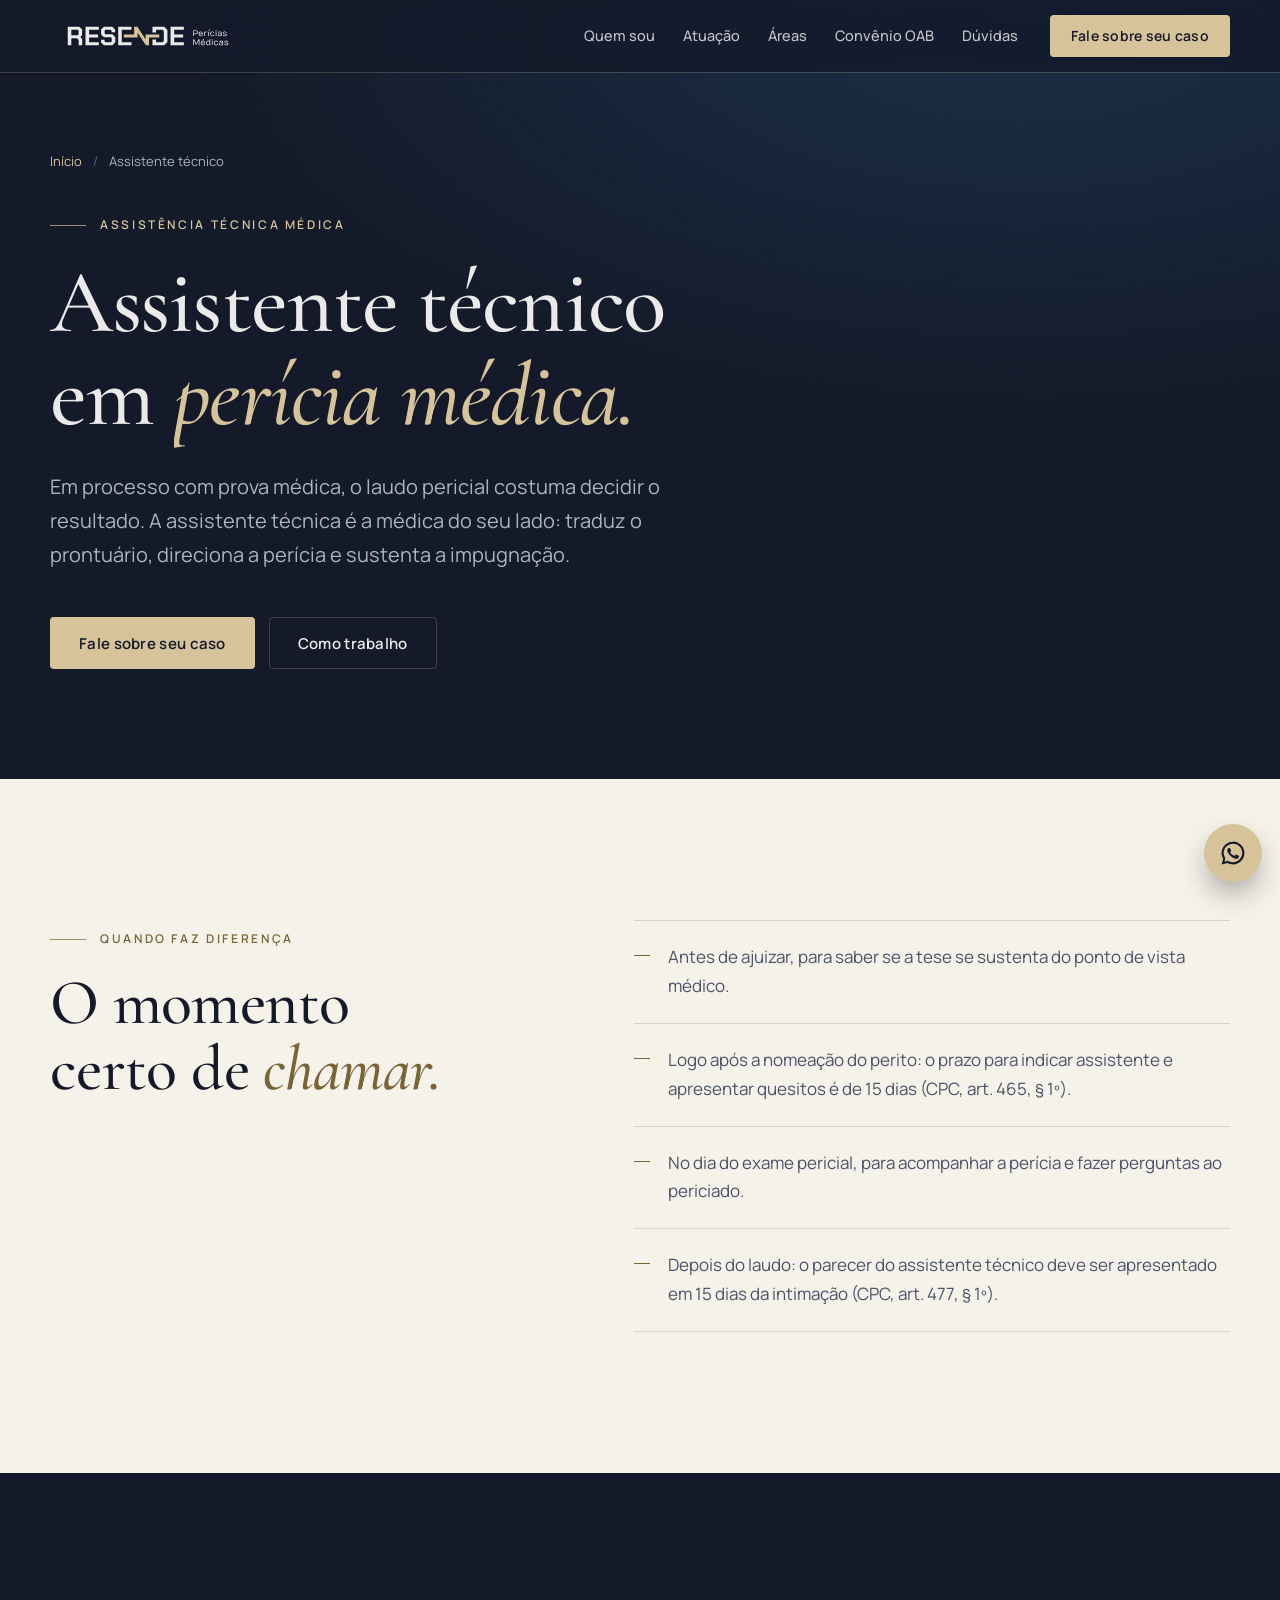
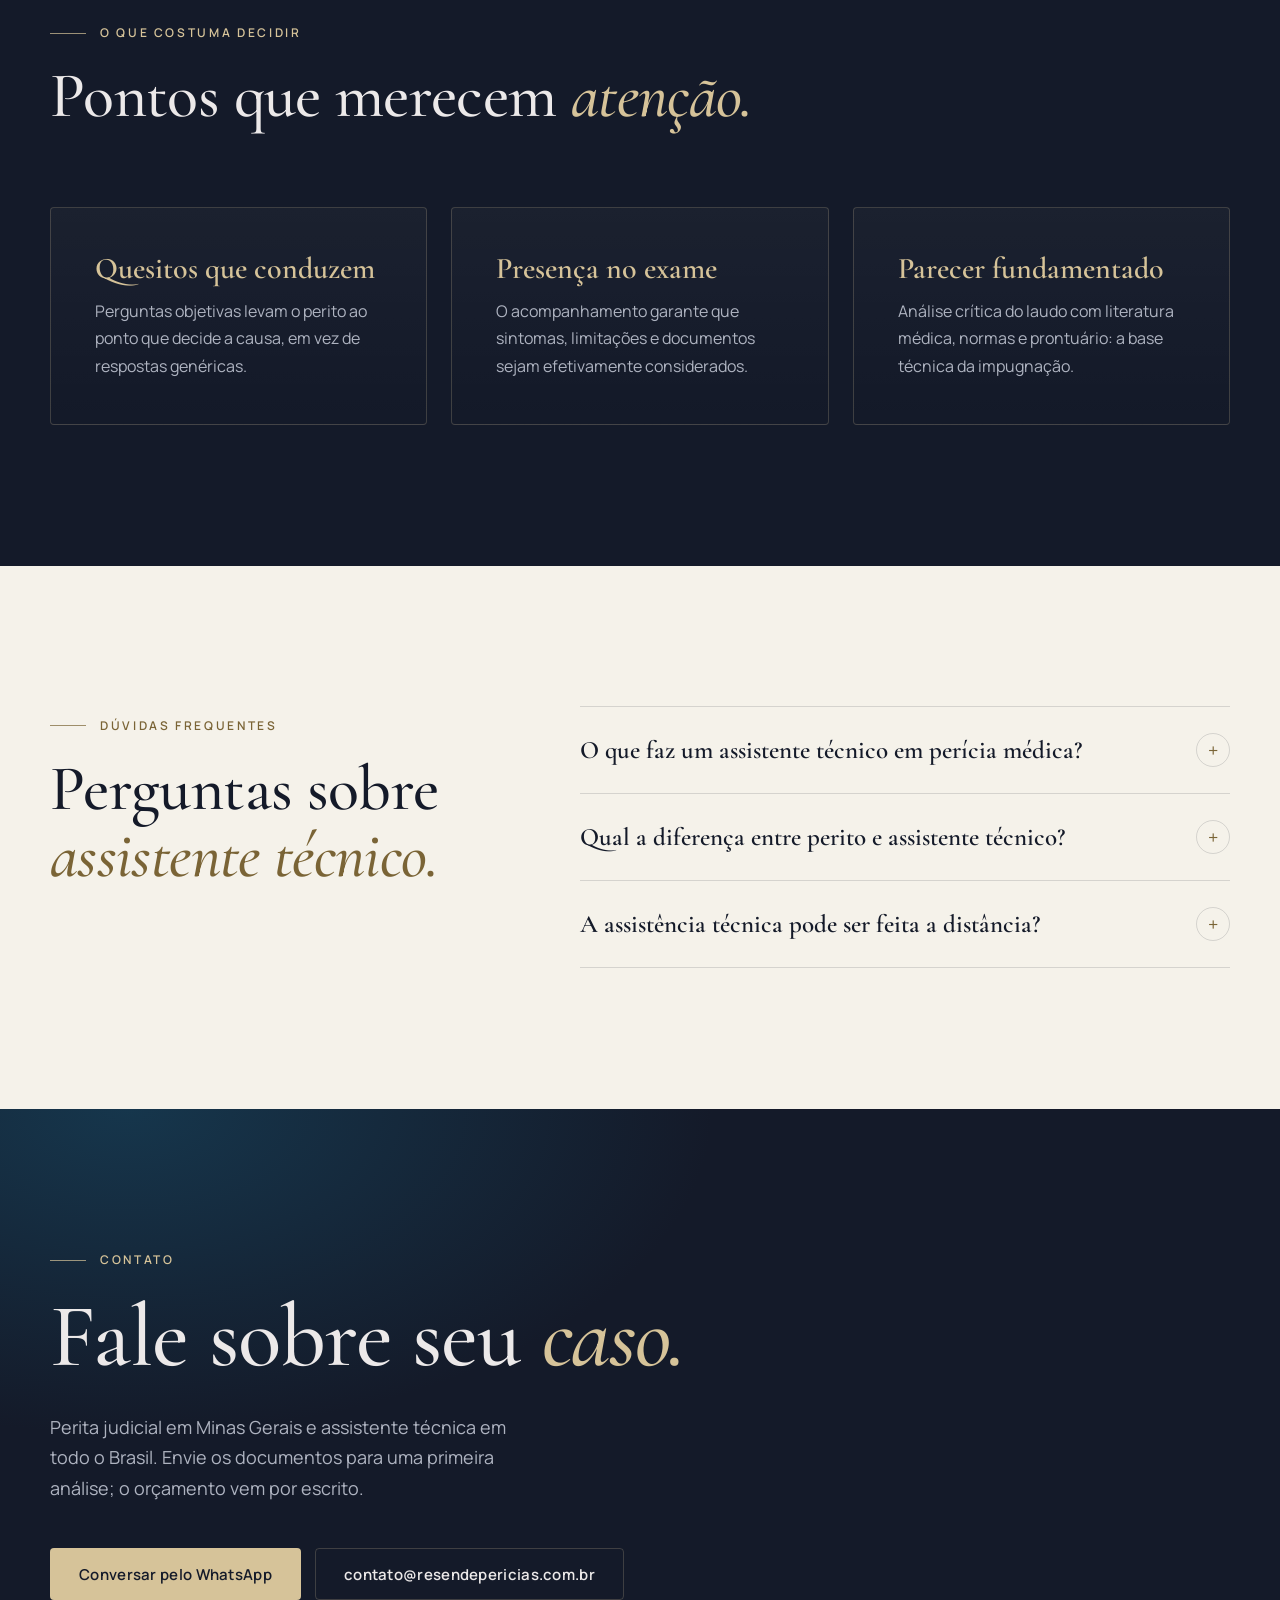
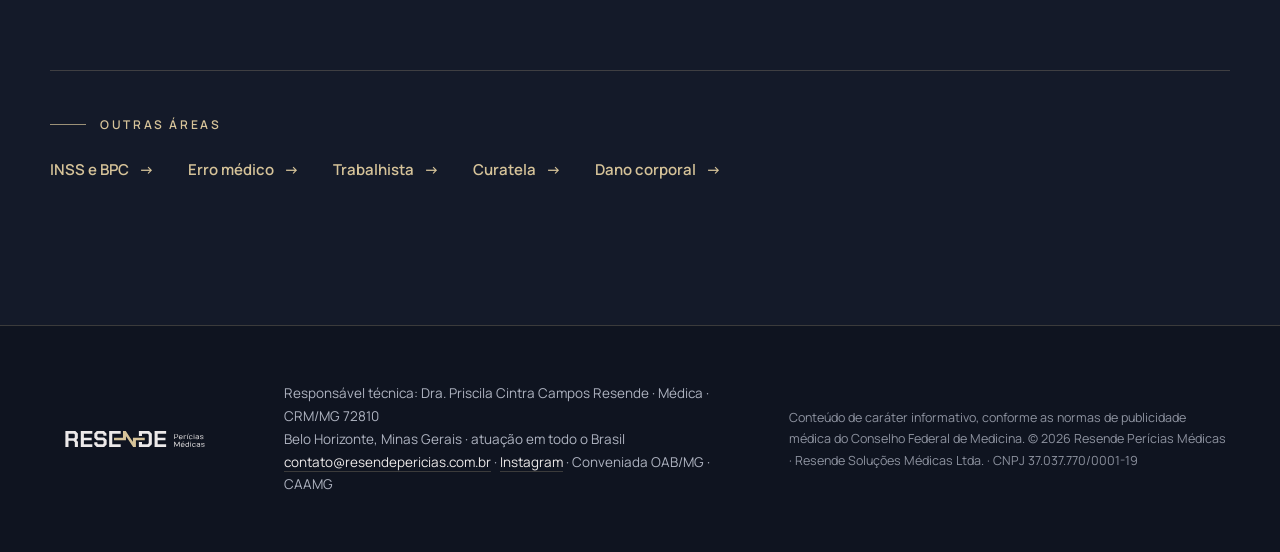
==== assistente-tecnico-pericia-medica/index.html @ a3bb1195 "SEO: páginas por área, sitemap, robots e dados estruturados Co-Authored-By: Claude Opus 5.5 <noreply" ====
<!doctype html>
<html lang="pt-BR">
<head>
  <meta charset="utf-8">
  <meta name="viewport" content="width=device-width, initial-scale=1">
  <title>Assistente Técnico em Perícia Médica | Resende Perícias Médicas</title>
  <meta name="description" content="Assistente técnica médica para advogados em todo o Brasil: análise de viabilidade, quesitos, acompanhamento da perícia e parecer técnico para impugnar o laudo.">
  <meta name="theme-color" content="#141A29">
  <link rel="canonical" href="https://resendepericias.com.br/assistente-tecnico-pericia-medica/">
  <meta property="og:type" content="article">
  <meta property="og:locale" content="pt_BR">
  <meta property="og:site_name" content="Resende Perícias Médicas">
  <meta property="og:title" content="Assistente Técnico em Perícia Médica | Resende Perícias Médicas">
  <meta property="og:description" content="Assistente técnica médica para advogados em todo o Brasil: análise de viabilidade, quesitos, acompanhamento da perícia e parecer técnico para impugnar o laudo.">
  <meta property="og:url" content="https://resendepericias.com.br/assistente-tecnico-pericia-medica/">
  <meta property="og:image" content="https://resendepericias.com.br/assets/img/compartilhar.jpg">
  <link rel="icon" href="/assets/marca/favicon.svg" type="image/svg+xml">
  <link rel="apple-touch-icon" href="/assets/marca/icone-180.png">
  <link rel="preconnect" href="https://fonts.googleapis.com">
  <link rel="preconnect" href="https://fonts.gstatic.com" crossorigin>
  <link href="https://fonts.googleapis.com/css2?family=Cormorant+Garamond:ital,wght@0,500;0,600;1,500;1,600&family=Manrope:wght@400;500;600;700&display=swap" rel="stylesheet">
  <link rel="stylesheet" href="/assets/css/site.css">
  <script type="application/ld+json">
{
  "@context": "https://schema.org",
  "@graph": [
    {
      "@type": "Service",
      "name": "Assistente técnico em perícia médica.",
      "serviceType": "Assistência técnica médica",
      "description": "Assistente técnica médica para advogados em todo o Brasil: análise de viabilidade, quesitos, acompanhamento da perícia e parecer técnico para impugnar o laudo.",
      "url": "https://resendepericias.com.br/assistente-tecnico-pericia-medica/",
      "areaServed": [
        {
          "@type": "State",
          "name": "Minas Gerais"
        },
        {
          "@type": "Country",
          "name": "Brasil"
        }
      ],
      "provider": {
        "@id": "https://resendepericias.com.br/#empresa"
      }
    },
    {
      "@type": "BreadcrumbList",
      "itemListElement": [
        {
          "@type": "ListItem",
          "position": 1,
          "name": "Início",
          "item": "https://resendepericias.com.br/"
        },
        {
          "@type": "ListItem",
          "position": 2,
          "name": "Assistente técnico em perícia médica.",
          "item": "https://resendepericias.com.br/assistente-tecnico-pericia-medica/"
        }
      ]
    },
    {
      "@type": "FAQPage",
      "mainEntity": [
        {
          "@type": "Question",
          "name": "O que faz um assistente técnico em perícia médica?",
          "acceptedAnswer": {
            "@type": "Answer",
            "text": "É o médico indicado pela parte para acompanhar a perícia judicial. Ele formula quesitos, acompanha o exame, analisa o laudo do perito e apresenta parecer técnico próprio, que serve de base para a manifestação do advogado."
          }
        },
        {
          "@type": "Question",
          "name": "Qual a diferença entre perito e assistente técnico?",
          "acceptedAnswer": {
            "@type": "Answer",
            "text": "O perito é nomeado pelo juiz e deve ser imparcial. O assistente técnico é escolhido pela parte e atua na defesa técnica da tese, sempre com fundamento científico."
          }
        },
        {
          "@type": "Question",
          "name": "A assistência técnica pode ser feita a distância?",
          "acceptedAnswer": {
            "@type": "Answer",
            "text": "Sim. Análise de documentos, quesitos e pareceres são feitos a distância, para processos de todo o Brasil. O acompanhamento presencial do exame é combinado conforme a cidade."
          }
        }
      ]
    }
  ]
}
  </script>
</head>
<body>
  <a class="pular" href="#conteudo">Pular para o conteúdo</a>
  <header class="topo rolou" data-topo>
    <div class="topo__faixa envelope">
      <a class="topo__marca" href="/" aria-label="Resende Perícias Médicas, página inicial">
        <img src="/assets/marca/logo-claro.svg" alt="Resende Perícias Médicas" width="210" height="58">
      </a>
      <nav class="topo__nav" aria-label="Seções">
        <a href="/#sobre">Quem sou</a>
        <a href="/#atuacao">Atuação</a>
        <a href="/#areas">Áreas</a>
        <a href="/#convenio">Convênio OAB</a>
        <a href="/#duvidas">Dúvidas</a>
      </nav>
      <a class="botao botao--ouro botao--pequeno topo__cta" href="#contato">Fale sobre seu caso</a>
      <button class="topo__menu" type="button" aria-expanded="false" aria-controls="menu-movel" data-menu>
        <span></span><span></span><span class="sr">Abrir menu</span>
      </button>
    </div>
    <nav class="menu-movel" id="menu-movel" aria-label="Seções" hidden>
      <a href="/">Início</a>
      <a href="/#sobre">Quem sou</a>
      <a href="/#areas">Áreas</a>
      <a href="/#convenio">Convênio OAB</a>
      <a href="#contato" class="botao botao--ouro">Fale sobre seu caso</a>
    </nav>
  </header>

  <main id="conteudo">
    <section class="area-capa">
      <div class="envelope">
        <nav class="migalhas" aria-label="Você está em"><a href="/">Início</a> <span aria-hidden="true">/</span> <span>Assistente técnico</span></nav>
        <p class="sobretitulo revelar">Assistência técnica médica</p>
        <h1 class="titulo titulo--claro titulo--grande revelar">Assistente técnico em <em>perícia médica.</em></h1>
        <p class="area-capa__lead revelar">Em processo com prova médica, o laudo pericial costuma decidir o resultado. A assistente técnica é a médica do seu lado: traduz o prontuário, direciona a perícia e sustenta a impugnação.</p>
        <div class="capa__acoes area-capa__acoes revelar">
          <a class="botao botao--ouro" href="#contato">Fale sobre seu caso</a>
          <a class="botao botao--linha" href="/#metodo">Como trabalho</a>
        </div>
      </div>
    </section>

    <section class="secao secao--papel">
      <div class="area-texto envelope">
        <div>
          <p class="sobretitulo sobretitulo--escuro revelar">Quando faz diferença</p>
          <h2 class="titulo revelar">O momento certo de <em>chamar.</em></h2>
        </div>
        <ul class="area-lista revelar">
            <li>Antes de ajuizar, para saber se a tese se sustenta do ponto de vista médico.</li>
            <li>Logo após a nomeação do perito: o prazo para indicar assistente e apresentar quesitos é de 15 dias (CPC, art. 465, § 1º).</li>
            <li>No dia do exame pericial, para acompanhar a perícia e fazer perguntas ao periciado.</li>
            <li>Depois do laudo: o parecer do assistente técnico deve ser apresentado em 15 dias da intimação (CPC, art. 477, § 1º).</li>
        </ul>
      </div>
    </section>

    <section class="secao secao--noite">
      <div class="envelope">
        <div class="cabeca-secao">
          <p class="sobretitulo revelar">O que costuma decidir</p>
          <h2 class="titulo titulo--claro revelar">Pontos que merecem <em>atenção.</em></h2>
        </div>
        <ul class="area-pontos">
          <li class="revelar">
            <h3>Quesitos que conduzem</h3>
            <p>Perguntas objetivas levam o perito ao ponto que decide a causa, em vez de respostas genéricas.</p>
          </li>
          <li class="revelar">
            <h3>Presença no exame</h3>
            <p>O acompanhamento garante que sintomas, limitações e documentos sejam efetivamente considerados.</p>
          </li>
          <li class="revelar">
            <h3>Parecer fundamentado</h3>
            <p>Análise crítica do laudo com literatura médica, normas e prontuário: a base técnica da impugnação.</p>
          </li>
        </ul>
      </div>
    </section>

    <section class="secao secao--papel">
      <div class="duvidas envelope" style="padding-top:0;border-top:0">
        <div class="duvidas__cabeca">
          <p class="sobretitulo sobretitulo--escuro revelar">Dúvidas frequentes</p>
          <h2 class="titulo revelar">Perguntas sobre <em>assistente técnico.</em></h2>
        </div>
        <div class="duvidas__lista">
          <details class="revelar">
            <summary>O que faz um assistente técnico em perícia médica?</summary>
            <p>É o médico indicado pela parte para acompanhar a perícia judicial. Ele formula quesitos, acompanha o exame, analisa o laudo do perito e apresenta parecer técnico próprio, que serve de base para a manifestação do advogado.</p>
          </details>
          <details class="revelar">
            <summary>Qual a diferença entre perito e assistente técnico?</summary>
            <p>O perito é nomeado pelo juiz e deve ser imparcial. O assistente técnico é escolhido pela parte e atua na defesa técnica da tese, sempre com fundamento científico.</p>
          </details>
          <details class="revelar">
            <summary>A assistência técnica pode ser feita a distância?</summary>
            <p>Sim. Análise de documentos, quesitos e pareceres são feitos a distância, para processos de todo o Brasil. O acompanhamento presencial do exame é combinado conforme a cidade.</p>
          </details>
        </div>
      </div>
    </section>

    <section class="contato" id="contato">
      <div class="envelope area-contato">
        <p class="sobretitulo revelar">Contato</p>
        <h2 class="titulo titulo--claro titulo--grande revelar">Fale sobre seu <em>caso.</em></h2>
        <p class="contato__lead revelar">Perita judicial em Minas Gerais e assistente técnica em todo o Brasil. Envie os documentos para uma primeira análise; o orçamento vem por escrito.</p>
        <div class="capa__acoes revelar">
          <a class="botao botao--ouro" href="https://wa.me/5531971087909?text=Ol%C3%A1%2C%20Dra.%20Priscila.%20Vim%20pelo%20site%20e%20gostaria%20de%20falar%20sobre%20um%20caso%20de%20assistente%20t%C3%A9cnico." target="_blank" rel="noopener">Conversar pelo WhatsApp</a>
          <a class="botao botao--linha" href="mailto:contato@resendepericias.com.br">contato@resendepericias.com.br</a>
        </div>
        <div class="area-outras revelar">
          <p class="sobretitulo">Outras áreas</p>
          <ul>
          <li><a class="link-seta" href="/pericia-inss-bpc/">INSS e BPC</a></li>
          <li><a class="link-seta" href="/pericia-erro-medico/">Erro médico</a></li>
          <li><a class="link-seta" href="/pericia-trabalhista/">Trabalhista</a></li>
          <li><a class="link-seta" href="/pericia-curatela-interdicao/">Curatela</a></li>
          <li><a class="link-seta" href="/dano-corporal-estetico/">Dano corporal</a></li>
          </ul>
        </div>
      </div>
    </section>
  </main>

  <footer class="rodape">
    <div class="rodape__grade envelope">
      <img src="/assets/marca/logo-claro.svg" alt="Resende Perícias Médicas" width="190" height="52">
      <p>
        Responsável técnica: Dra. Priscila Cintra Campos Resende · Médica · CRM/MG 72810<br>
        Belo Horizonte, Minas Gerais · atuação em todo o Brasil<br>
        <a href="mailto:contato@resendepericias.com.br">contato@resendepericias.com.br</a> ·
        <a href="https://www.instagram.com/resendepericiasmedicas/" target="_blank" rel="noopener">Instagram</a> ·
        Conveniada OAB/MG · CAAMG
      </p>
      <p class="rodape__legal">
        Conteúdo de caráter informativo, conforme as normas de publicidade médica do Conselho Federal de Medicina.
        © <span data-ano>2026</span> Resende Perícias Médicas · Resende Soluções Médicas Ltda. · CNPJ 37.037.770/0001-19
      </p>
    </div>
  </footer>

  <a class="flutuante" href="https://wa.me/5531971087909" target="_blank" rel="noopener" aria-label="Conversar pelo WhatsApp">
    <svg viewBox="0 0 32 32" aria-hidden="true"><path d="M16 3a13 13 0 0 0-11.2 19.6L3 29l6.6-1.7A13 13 0 1 0 16 3Zm0 23.6a10.6 10.6 0 0 1-5.4-1.5l-.4-.2-3.9 1 1-3.8-.3-.4A10.6 10.6 0 1 1 16 26.6Zm5.8-7.9c-.3-.2-1.9-.9-2.2-1s-.5-.2-.7.2-.8 1-1 1.2-.4.2-.7 0a8.7 8.7 0 0 1-4.3-3.8c-.3-.6.3-.5.9-1.7a.6.6 0 0 0 0-.5l-1-2.4c-.3-.6-.5-.5-.7-.5h-.6a1.2 1.2 0 0 0-.9.4 3.7 3.7 0 0 0-1.1 2.7 6.4 6.4 0 0 0 1.3 3.4 14.6 14.6 0 0 0 5.6 5c2.1.9 2.9 1 4 .8a3.4 3.4 0 0 0 2.2-1.6 2.8 2.8 0 0 0 .2-1.6c-.1-.1-.3-.2-.6-.4Z"/></svg>
  </a>

  <script src="/assets/js/site.js" defer></script>
</body>
</html>
---- assets/css/site.css ----
/* Resende Perícias Médicas — site público
   Identidade: azul-noite + dourado da marca, serifa editorial nos títulos. */

:root {
  --noite: #141A29;
  --noite-2: #1A2235;
  --fundo: #163950;
  --ouro: #D6C399;
  --ouro-forte: #E4D3AC;
  --ouro-texto: #7A6436;     /* dourado legível sobre papel */
  --papel: #F5F2EA;
  --papel-2: #ECE6D8;
  --tinta: #141A29;
  --tinta-suave: #4A5368;
  --claro: #ECE9E9;
  --claro-suave: #AEB3C0;
  --linha-clara: rgba(214, 195, 153, .22);
  --linha-escura: rgba(20, 26, 41, .14);

  --serifa: "Cormorant Garamond", "Iowan Old Style", Georgia, serif;
  --sem-serifa: "Manrope", system-ui, -apple-system, "Segoe UI", sans-serif;

  --largura: 1180px;
  --respiro: clamp(80px, 11vw, 150px);
  --raio: 4px;
  --suave: cubic-bezier(.2, .7, .2, 1);
}

*, *::before, *::after { box-sizing: border-box; }
html { scroll-behavior: smooth; scroll-padding-top: 84px; -webkit-text-size-adjust: 100%; }
body {
  margin: 0;
  background: var(--noite);
  color: var(--claro);
  font: 400 17px/1.7 var(--sem-serifa);
  -webkit-font-smoothing: antialiased;
  text-rendering: optimizeLegibility;
  font-variant-numeric: lining-nums;
  overflow-x: hidden;
}
img, svg { display: block; max-width: 100%; }
a { color: inherit; }
h1, h2, h3 { margin: 0; font-weight: 600; }
p { margin: 0; }
ul, ol { margin: 0; padding: 0; list-style: none; }
em { font-style: italic; color: var(--ouro); }
::selection { background: var(--ouro); color: var(--noite); }

.envelope { width: min(100% - 32px, var(--largura)); margin-inline: auto; }
@media (min-width: 720px) { .envelope { width: min(100% - 64px, var(--largura)); } }
.sr { position: absolute; width: 1px; height: 1px; overflow: hidden; clip: rect(0 0 0 0); white-space: nowrap; }
.pular {
  position: absolute; left: 16px; top: -60px; z-index: 100;
  background: var(--ouro); color: var(--noite); padding: 10px 16px; border-radius: var(--raio);
  font-weight: 600; text-decoration: none;
}
.pular:focus { top: 16px; }
:focus-visible { outline: 2px solid var(--ouro); outline-offset: 3px; }

/* ---------- Tipografia ---------- */
.sobretitulo {
  display: inline-flex; align-items: center; gap: 14px;
  font-size: 12px; font-weight: 600; letter-spacing: .22em; text-transform: uppercase;
  color: var(--ouro);
}
.sobretitulo::before { content: ""; width: 36px; height: 1px; background: currentColor; opacity: .7; }
.sobretitulo--escuro { color: var(--ouro-texto); }

.titulo {
  font-family: var(--serifa); font-weight: 500;
  font-size: clamp(38px, 5.2vw, 64px); line-height: 1.04; letter-spacing: -.01em;
  color: var(--tinta); margin-top: 20px; text-wrap: balance;
}
.titulo em { color: var(--ouro-texto); }
.titulo--claro { color: var(--claro); }
.titulo--claro em { color: var(--ouro); }
.titulo--grande { font-size: clamp(48px, 7vw, 92px); }

.nota { margin-top: 48px; font-size: 13.5px; line-height: 1.6; color: var(--claro-suave); max-width: 760px; }
.nota--centro { text-align: center; margin-inline: auto; }

/* ---------- Botões ---------- */
.botao {
  display: inline-flex; align-items: center; justify-content: center; gap: 10px;
  min-height: 52px; padding: 0 28px; border-radius: var(--raio);
  font: 600 15px/1 var(--sem-serifa); letter-spacing: .02em; text-decoration: none;
  border: 1px solid transparent; cursor: pointer;
  transition: background .3s var(--suave), color .3s var(--suave), border-color .3s var(--suave), transform .3s var(--suave);
}
.botao:hover { transform: translateY(-2px); }
.botao--ouro { background: var(--ouro); color: var(--noite); }
.botao--ouro:hover { background: var(--ouro-forte); }
.botao--linha { border-color: var(--linha-clara); color: var(--claro); }
.botao--linha:hover { border-color: var(--ouro); color: var(--ouro); }
.botao--escuro { background: var(--noite); color: var(--ouro); }
.botao--escuro:hover { background: var(--fundo); }
.botao--pequeno { min-height: 42px; padding: 0 20px; font-size: 14px; }

.link-seta {
  display: inline-flex; align-items: center; gap: 10px;
  font-weight: 600; font-size: 15px; color: var(--ouro); text-decoration: none;
}
.link-seta::after { content: "→"; transition: transform .3s var(--suave); }
.link-seta:hover::after { transform: translateX(4px); }

/* Ícones da marca, recoloridos por máscara */
.icone {
  display: inline-block; width: 28px; height: 28px; flex: none;
  background: currentColor;
  -webkit-mask: var(--icone) center / contain no-repeat;
          mask: var(--icone) center / contain no-repeat;
}

/* ---------- Cabeçalho ---------- */
.topo {
  position: fixed; inset: 0 0 auto; z-index: 50;
  transition: background .4s var(--suave), box-shadow .4s var(--suave), backdrop-filter .4s;
}
.topo.rolou {
  background: rgba(20, 26, 41, .86);
  -webkit-backdrop-filter: blur(14px) saturate(140%);
          backdrop-filter: blur(14px) saturate(140%);
  box-shadow: 0 1px 0 var(--linha-clara);
}
.topo__faixa { display: flex; align-items: center; gap: 32px; height: 84px; }
.topo__marca img { width: 168px; height: auto; }
.topo__nav { display: none; gap: 34px; margin-left: auto; }
.topo__nav a {
  position: relative; font-size: 14.5px; font-weight: 500; text-decoration: none; color: var(--claro);
  opacity: .82; transition: opacity .3s;
}
.topo__nav a::after {
  content: ""; position: absolute; left: 0; right: 0; bottom: -6px; height: 1px;
  background: var(--ouro); transform: scaleX(0); transform-origin: left; transition: transform .35s var(--suave);
}
.topo__nav a:hover { opacity: 1; }
.topo__nav a:hover::after { transform: scaleX(1); }
.topo__cta { display: none; }
.topo__menu {
  margin-left: auto; width: 44px; height: 44px; display: grid; place-content: center; gap: 7px;
  background: none; border: 1px solid var(--linha-clara); border-radius: var(--raio); cursor: pointer;
}
.topo__menu span:not(.sr) { width: 20px; height: 1.5px; background: var(--claro); transition: transform .3s var(--suave); }
.topo__menu[aria-expanded="true"] span:nth-child(1) { transform: translateY(4.25px) rotate(45deg); }
.topo__menu[aria-expanded="true"] span:nth-child(2) { transform: translateY(-4.25px) rotate(-45deg); }

.menu-movel {
  display: grid; gap: 4px; padding: 8px 16px 24px;
  background: rgba(20, 26, 41, .97); border-bottom: 1px solid var(--linha-clara);
}
.menu-movel[hidden] { display: none; }
.menu-movel a:not(.botao) {
  padding: 14px 0; border-bottom: 1px solid var(--linha-clara);
  font-family: var(--serifa); font-size: 26px; text-decoration: none;
}
.menu-movel .botao { margin-top: 16px; }

@media (min-width: 960px) {
  .topo__nav, .topo__cta { display: flex; }
  .topo__menu, .menu-movel { display: none !important; }
  .topo__marca img { width: 196px; }
}

/* ---------- Abertura ---------- */
.abertura {
  position: relative; isolation: isolate; overflow: hidden;
  padding: 140px 0 120px;
  background:
    radial-gradient(1100px 620px at 82% 12%, rgba(22, 57, 80, .95), transparent 62%),
    radial-gradient(700px 500px at 0% 100%, rgba(214, 195, 153, .08), transparent 70%),
    var(--noite);
}
.abertura::before { /* trama fina, sensação de papel timbrado */
  content: ""; position: absolute; inset: 0; z-index: -1; opacity: .5;
  background-image: linear-gradient(var(--linha-clara) 1px, transparent 1px);
  background-size: 100% 96px;
  -webkit-mask: linear-gradient(180deg, transparent, #000 30%, #000 60%, transparent);
          mask: linear-gradient(180deg, transparent, #000 30%, #000 60%, transparent);
  opacity: .18;
}
.abertura__grade { display: grid; gap: 64px; align-items: center; }
.abertura__titulo {
  margin-top: 26px;
  font-family: var(--serifa); font-weight: 500;
  font-size: clamp(46px, 8.4vw, 104px); line-height: .98; letter-spacing: -.02em;
  text-wrap: balance;
}
.abertura__titulo em { display: inline-block; }
.abertura__lead { margin-top: 30px; max-width: 540px; font-size: clamp(17px, 1.6vw, 19px); color: var(--claro-suave); }
.abertura__acoes { display: flex; flex-wrap: wrap; gap: 14px; margin-top: 40px; }
.abertura__assinatura {
  display: grid; gap: 2px; margin-top: 52px; padding-left: 18px;
  border-left: 1px solid var(--ouro); font-size: 14px; color: var(--claro-suave);
}
.abertura__assinatura strong { font-family: var(--serifa); font-size: 21px; font-weight: 600; color: var(--claro); letter-spacing: .01em; }

.retrato { position: relative; margin: 0; justify-self: center; width: min(100%, 440px); }
.retrato__moldura {
  position: relative; aspect-ratio: 4 / 5; overflow: hidden;
  border-radius: 999px 999px var(--raio) var(--raio);
  background: linear-gradient(160deg, #1d3550, #141A29 70%);
}
.retrato__moldura::after { /* filete dourado deslocado */
  content: ""; position: absolute; inset: 14px; border: 1px solid var(--linha-clara);
  border-radius: inherit; pointer-events: none;
}
.retrato::before {
  content: ""; position: absolute; inset: -18px 18px 18px -18px; z-index: -1;
  border: 1px solid var(--ouro); opacity: .45; border-radius: 999px 999px var(--raio) var(--raio);
}
.retrato__moldura img { width: 100%; height: 100%; object-fit: cover; object-position: 50% 20%; }
.retrato__provisorio { position: absolute; inset: 0; display: grid; place-items: center; }
.retrato__provisorio img { width: 46%; height: auto; opacity: .9; }
.retrato__selo {
  position: absolute; left: -12px; bottom: 36px;
  display: grid; gap: 2px; max-width: 200px; padding: 18px 22px;
  background: var(--papel); color: var(--tinta); border-radius: var(--raio);
  box-shadow: 0 24px 60px -20px rgba(0, 0, 0, .55);
  font-size: 13px; line-height: 1.4;
}
.retrato__numero { font-family: var(--serifa); font-size: 40px; font-weight: 600; line-height: 1; color: var(--ouro-texto); }

.abertura__pulso {
  position: absolute; left: 0; right: 0; bottom: 28px; width: 100%; height: 90px; z-index: -1;
  fill: none; stroke: var(--ouro); stroke-width: 1.2; opacity: .35;
  stroke-dasharray: 2200; stroke-dashoffset: 2200;
  animation: desenhar 3.2s .4s var(--suave) forwards;
}
@keyframes desenhar { to { stroke-dashoffset: 0; } }

@media (min-width: 960px) {
  .abertura { padding: 180px 0 150px; min-height: 100svh; display: flex; align-items: center; }
  .abertura__grade { grid-template-columns: 1.25fr .85fr; gap: 80px; }
  .retrato { justify-self: end; }
  .retrato__selo { left: -56px; }
}

/* ---------- Credenciais ---------- */
.credenciais { background: var(--noite-2); border-block: 1px solid var(--linha-clara); }
.credenciais__lista { display: grid; grid-template-columns: repeat(2, 1fr); }
.credenciais__lista li { display: grid; gap: 6px; padding: 30px 18px; border-right: 1px solid var(--linha-clara); border-bottom: 1px solid var(--linha-clara); }
.credenciais__lista li:nth-child(2n) { border-right: 0; }
.credenciais__lista li:nth-last-child(-n+2) { border-bottom: 0; }
.credenciais__lista strong { font-family: var(--serifa); font-size: clamp(24px, 2.6vw, 32px); font-weight: 600; color: var(--ouro); line-height: 1.1; }
.credenciais__lista span { font-size: 13.5px; line-height: 1.5; color: var(--claro-suave); }
@media (min-width: 960px) {
  .credenciais__lista { grid-template-columns: repeat(4, 1fr); }
  .credenciais__lista li { padding: 40px 32px; border-bottom: 0; border-right: 1px solid var(--linha-clara) !important; }
  .credenciais__lista li:first-child { padding-left: 0; }
  .credenciais__lista li:last-child { border-right: 0 !important; }
}

/* ---------- Seções ---------- */
.secao { padding: var(--respiro) 0; }
.secao--papel { background: var(--papel); color: var(--tinta); }
.secao--noite { background: var(--noite); }
.secao--fundo { background: linear-gradient(180deg, var(--fundo), #10293b); }
.secao--colada { padding-top: 0; }
.cabeca-secao { max-width: 780px; margin-bottom: clamp(48px, 6vw, 80px); }
.cabeca-secao--lado { max-width: none; display: grid; gap: 28px; align-items: end; }
.cabeca-secao__apoio { color: var(--tinta-suave); max-width: 440px; }
@media (min-width: 960px) { .cabeca-secao--lado { grid-template-columns: 1.2fr .8fr; gap: 80px; } }

/* Quem sou */
.sobre { display: grid; gap: 40px; }
.sobre__corpo { display: grid; gap: 22px; color: var(--tinta-suave); font-size: 18px; }
.sobre__citacao {
  margin: 18px 0 0; padding: 30px 0 0; border-top: 1px solid var(--linha-escura);
  font-family: var(--serifa); font-style: italic; font-size: clamp(24px, 2.6vw, 31px); line-height: 1.3; color: var(--tinta);
}
@media (min-width: 960px) {
  .sobre { grid-template-columns: .9fr 1.1fr; gap: 96px; }
  .sobre__cabeca { position: sticky; top: 130px; align-self: start; }
}

/* Dois papéis */
.papeis { display: grid; gap: 24px; }
.papel {
  display: flex; flex-direction: column; gap: 18px; padding: clamp(30px, 4vw, 52px);
  border: 1px solid var(--linha-clara); border-radius: var(--raio);
  background: linear-gradient(180deg, rgba(255,255,255,.025), transparent);
}
.papel--destaque { background: linear-gradient(160deg, rgba(214,195,153,.12), rgba(22,57,80,.4)); border-color: rgba(214,195,153,.4); }
.papel__icone { width: 40px; height: 40px; color: var(--ouro); }
.papel h3 { font-family: var(--serifa); font-size: clamp(28px, 3vw, 36px); font-weight: 600; line-height: 1.1; }
.papel p { color: var(--claro-suave); }
.papel__lista { display: grid; gap: 12px; margin-top: 6px; padding-top: 22px; border-top: 1px solid var(--linha-clara); font-size: 15.5px; }
.papel__lista li { position: relative; padding-left: 26px; }
.papel__lista li::before { content: ""; position: absolute; left: 0; top: .78em; width: 12px; height: 1px; background: var(--ouro); }
.papel .botao { align-self: flex-start; margin-top: auto; }
@media (min-width: 900px) { .papeis { grid-template-columns: 1fr 1fr; } }

/* Áreas */
.areas { display: grid; border-top: 1px solid var(--linha-escura); }
.area { display: grid; gap: 10px; padding: 34px 0; border-bottom: 1px solid var(--linha-escura); transition: background .4s var(--suave); }
.area__numero { font-family: var(--serifa); font-size: 18px; font-weight: 600; color: var(--ouro-texto); letter-spacing: .06em; }
.area h3 { font-family: var(--serifa); font-size: 30px; font-weight: 600; line-height: 1.15; }
.area p { color: var(--tinta-suave); font-size: 16px; }
.area--convite { background: var(--noite); color: var(--claro); padding: 34px 28px; border-radius: var(--raio); border: 0; margin-top: 24px; }
.area--convite p { color: var(--claro-suave); }
@media (min-width: 720px) {
  .areas { grid-template-columns: repeat(2, 1fr); border-top: 0; gap: 0 48px; }
  .area { border-top: 1px solid var(--linha-escura); border-bottom: 0; }
  .area--convite { margin-top: 0; padding: 34px; align-content: center; }
}
@media (min-width: 1040px) {
  .areas { grid-template-columns: repeat(3, 1fr); gap: 0 56px; }
  .area { padding: 40px 0 48px; }
  .area--convite { padding: 40px; }
}

/* Método */
.etapas { display: grid; gap: 0; counter-reset: etapa; position: relative; }
.etapa { position: relative; display: grid; gap: 10px; padding: 0 0 40px 64px; }
.etapa::before { /* trilho vertical */
  content: ""; position: absolute; left: 21px; top: 44px; bottom: 0; width: 1px; background: var(--linha-clara);
}
.etapa:last-child::before { display: none; }
.etapa__marca {
  position: absolute; left: 0; top: 0; width: 44px; height: 44px; display: grid; place-items: center;
  border: 1px solid var(--ouro); border-radius: 50%;
  font-family: var(--serifa); font-size: 22px; font-weight: 600; color: var(--ouro); background: var(--fundo);
}
.etapa h3 { font-family: var(--serifa); font-size: 28px; font-weight: 600; line-height: 44px; }
.etapa p { color: var(--claro-suave); font-size: 15.5px; }
@media (min-width: 1000px) {
  .etapas { grid-template-columns: repeat(5, 1fr); gap: 32px; }
  .etapa { padding: 72px 0 0; }
  .etapa::before { left: 52px; right: -32px; top: 22px; bottom: auto; width: auto; height: 1px; }
  .etapa h3 { line-height: 1.15; }
}

/* Compromissos */
.compromissos { display: grid; gap: 40px 48px; }
.compromissos li { display: grid; gap: 12px; align-content: start; }
.compromissos .icone { width: 34px; height: 34px; color: var(--ouro-texto); margin-bottom: 6px; }
.compromissos h3 { font-family: var(--serifa); font-size: 26px; font-weight: 600; line-height: 1.15; }
.compromissos p { color: var(--tinta-suave); font-size: 15.5px; }
@media (min-width: 720px) { .compromissos { grid-template-columns: repeat(2, 1fr); } }
@media (min-width: 1040px) { .compromissos { grid-template-columns: repeat(4, 1fr); } }

.parceria {
  display: flex; flex-wrap: wrap; align-items: center; justify-content: space-between; gap: 24px;
  margin-top: clamp(56px, 7vw, 88px); padding: clamp(28px, 4vw, 44px);
  background: var(--papel-2); border: 1px solid rgba(122, 100, 54, .28); border-radius: var(--raio);
}
.parceria__texto { margin-top: 12px; font-family: var(--serifa); font-size: clamp(24px, 2.6vw, 32px); line-height: 1.2; }
.parceria__texto strong { color: var(--ouro-texto); font-weight: 600; }

/* Dúvidas */
.duvidas { display: grid; gap: 40px; padding-top: var(--respiro); border-top: 1px solid var(--linha-escura); }
.duvidas__lista { border-top: 1px solid var(--linha-escura); }
.duvidas details { border-bottom: 1px solid var(--linha-escura); }
.duvidas summary {
  display: flex; justify-content: space-between; gap: 24px; align-items: center;
  padding: 26px 0; cursor: pointer; list-style: none;
  font-family: var(--serifa); font-size: clamp(21px, 2.1vw, 25px); font-weight: 600; line-height: 1.25;
}
.duvidas summary::-webkit-details-marker { display: none; }
.duvidas summary::after {
  content: "+"; flex: none; width: 34px; height: 34px; display: grid; place-items: center;
  border: 1px solid var(--linha-escura); border-radius: 50%;
  font-family: var(--sem-serifa); font-size: 18px; font-weight: 400; color: var(--ouro-texto);
  transition: transform .35s var(--suave), background .35s;
}
.duvidas details[open] summary::after { transform: rotate(45deg); background: var(--noite); color: var(--ouro); border-color: var(--noite); }
.duvidas details p { padding: 0 56px 28px 0; color: var(--tinta-suave); }
@media (min-width: 960px) { .duvidas { grid-template-columns: .8fr 1.2fr; gap: 96px; } }

/* ---------- Contato ---------- */
.contato {
  position: relative; padding: var(--respiro) 0;
  background:
    radial-gradient(900px 500px at 10% 0%, rgba(22, 57, 80, .9), transparent 65%),
    var(--noite);
}
.contato__grade { display: grid; gap: 56px; }
.contato__lead { margin-top: 28px; max-width: 480px; color: var(--claro-suave); font-size: 18px; }
.contato__canais { display: grid; gap: 18px; margin-top: 40px; }
.contato__canais li { display: flex; align-items: center; gap: 16px; font-size: 16px; }
.contato__canais .icone { width: 22px; height: 22px; color: var(--ouro); }
.contato__canais a { text-decoration: none; border-bottom: 1px solid var(--linha-clara); transition: border-color .3s, color .3s; }
.contato__canais a:hover { color: var(--ouro); border-color: var(--ouro); }

.formulario {
  display: grid; gap: 18px; align-self: start;
  padding: clamp(26px, 4vw, 44px);
  background: var(--papel); color: var(--tinta); border-radius: var(--raio);
  box-shadow: 0 40px 90px -40px rgba(0, 0, 0, .7);
}
.formulario__titulo { font-family: var(--serifa); font-size: 30px; font-weight: 600; line-height: 1.1; }
.formulario label { display: grid; gap: 8px; font-size: 12.5px; font-weight: 600; letter-spacing: .08em; text-transform: uppercase; color: var(--tinta-suave); }
.formulario input, .formulario select, .formulario textarea {
  width: 100%; padding: 14px 16px; border: 1px solid var(--linha-escura); border-radius: var(--raio);
  background: #fff; color: var(--tinta);
  font: 400 16px/1.4 var(--sem-serifa); letter-spacing: 0; text-transform: none;
  transition: border-color .25s, box-shadow .25s;
}
.formulario textarea { resize: vertical; min-height: 120px; }
.formulario input:focus, .formulario select:focus, .formulario textarea:focus {
  outline: none; border-color: var(--ouro-texto); box-shadow: 0 0 0 3px rgba(214, 195, 153, .35);
}
.formulario input[aria-invalid="true"] { border-color: #A2412F; }
.formulario__aviso { font-size: 13px; line-height: 1.5; color: var(--tinta-suave); }
.formulario .botao--ouro { background: var(--noite); color: var(--ouro); }
.formulario .botao--ouro:hover { background: var(--fundo); }
@media (min-width: 640px) {
  .formulario { grid-template-columns: 1fr 1fr; }
  .formulario__titulo, .formulario label:first-of-type, .formulario__largo, .formulario__aviso { grid-column: 1 / -1; }
}
@media (min-width: 1000px) { .contato__grade { grid-template-columns: 1fr 1fr; gap: 96px; align-items: center; } }

/* ---------- Rodapé ---------- */
.rodape { padding: 56px 0 96px; background: #0F1420; border-top: 1px solid var(--linha-clara); font-size: 13.5px; color: var(--claro-suave); }
.rodape__grade { display: grid; gap: 22px; }
.rodape img { width: 170px; height: auto; }
.rodape__legal { font-size: 12.5px; opacity: .8; }
@media (min-width: 960px) {
  .rodape { padding-bottom: 56px; }
  .rodape__grade { grid-template-columns: auto 1fr 1fr; gap: 64px; align-items: center; }
}

/* ---------- WhatsApp flutuante ---------- */
.flutuante {
  position: fixed; right: 18px; bottom: 18px; z-index: 40;
  width: 58px; height: 58px; display: grid; place-items: center; border-radius: 50%;
  background: var(--ouro); color: var(--noite);
  box-shadow: 0 14px 34px -10px rgba(0, 0, 0, .6);
  transition: transform .3s var(--suave), opacity .3s;
}
.flutuante svg { width: 28px; height: 28px; fill: currentColor; }
.flutuante:hover { transform: scale(1.06); }

/* ---------- Revelação ao rolar ---------- */
.js .revelar { opacity: 0; transform: translateY(22px); transition: opacity .9s var(--suave), transform .9s var(--suave); }
.js .revelar.visivel { opacity: 1; transform: none; }

@media (prefers-reduced-motion: reduce) {
  html { scroll-behavior: auto; }
  *, *::before, *::after { animation: none !important; transition: none !important; }
  .js .revelar { opacity: 1; transform: none; }
  .abertura__pulso { stroke-dashoffset: 0; }
}

/* Fotos */
.retrato__moldura { background: #fff; }
.retrato__moldura img { object-position: 50% 12%; }
.sobre__foto {
  margin: 40px 0 0; aspect-ratio: 4 / 5; overflow: hidden; max-width: 420px;
  background: #fff; border-radius: var(--raio);
  box-shadow: 0 30px 70px -40px rgba(20, 26, 41, .55);
  position: relative;
}
.sobre__foto::after { content: ""; position: absolute; inset: 12px; border: 1px solid rgba(122, 100, 54, .3); pointer-events: none; }
.sobre__foto img { width: 100%; height: 100%; object-fit: cover; object-position: 50% 8%; transform: scale(1.35); transform-origin: 50% 0; }

@media (max-width: 559px) {
  .credenciais__lista { grid-template-columns: 1fr; }
  .credenciais__lista li { border-right: 0; padding: 22px 0; grid-template-columns: 9.5em 1fr; align-items: baseline; gap: 14px; }
  .credenciais__lista li:nth-last-child(2) { border-bottom: 1px solid var(--linha-clara); }
  .credenciais__lista strong { font-size: 22px; }
}

/* ---------- Selo OAB na capa ---------- */
.selo-oab {
  display: inline-flex; align-items: center; flex-wrap: wrap; gap: 10px 14px;
  margin-bottom: 28px; padding: 8px 18px 8px 8px;
  border: 1px solid rgba(214, 195, 153, .45); border-radius: 999px;
  background: rgba(214, 195, 153, .08);
  font-size: 13.5px; color: var(--claro); text-decoration: none;
  transition: background .3s var(--suave), border-color .3s var(--suave);
}
.selo-oab:hover { background: rgba(214, 195, 153, .16); border-color: var(--ouro); }
.selo-oab strong { color: var(--ouro); font-weight: 700; }
.selo-oab__marca {
  padding: 6px 12px; border-radius: 999px; background: var(--ouro); color: var(--noite);
  font-size: 11.5px; font-weight: 700; letter-spacing: .1em;
}

/* ---------- Seção Parceria OAB ---------- */
.parceria-oab {
  position: relative; overflow: hidden; padding: var(--respiro) 0;
  background:
    radial-gradient(800px 480px at 100% 0%, rgba(214, 195, 153, .16), transparent 60%),
    linear-gradient(160deg, #10293b, var(--noite) 70%);
  border-block: 1px solid var(--linha-clara);
}
.parceria-oab__grade { display: grid; gap: 56px; align-items: center; }
.parceria-oab__lead { margin-top: 28px; max-width: 520px; color: var(--claro-suave); font-size: 18px; }
.parceria-oab__cartao {
  padding: clamp(28px, 4vw, 48px); border-radius: var(--raio);
  background: var(--papel); color: var(--tinta);
  box-shadow: 0 40px 90px -40px rgba(0, 0, 0, .7);
}
.parceria-oab__destaque { display: grid; gap: 4px; padding-bottom: 26px; border-bottom: 1px solid var(--linha-escura); font-size: 15px; color: var(--tinta-suave); }
.parceria-oab__numero { font-family: var(--serifa); font-size: clamp(72px, 9vw, 112px); font-weight: 600; line-height: .9; color: var(--ouro-texto); }
.parceria-oab__lista { display: grid; gap: 16px; padding: 26px 0; }
.parceria-oab__lista li { position: relative; padding-left: 28px; font-size: 15px; color: var(--tinta-suave); }
.parceria-oab__lista li::before { content: ""; position: absolute; left: 0; top: .8em; width: 14px; height: 1px; background: var(--ouro-texto); }
.parceria-oab__lista strong { display: block; color: var(--tinta); font-weight: 700; }
.parceria-oab__como { padding-top: 20px; border-top: 1px solid var(--linha-escura); font-size: 13px; line-height: 1.55; color: var(--tinta-suave); }
@media (min-width: 1000px) { .parceria-oab__grade { grid-template-columns: 1.1fr .9fr; gap: 96px; } }

.icone-svg { width: 22px; height: 22px; flex: none; color: var(--ouro); }
.rodape a { color: var(--claro); text-decoration: none; border-bottom: 1px solid var(--linha-clara); }
@media (min-width: 960px) { .topo__nav { gap: 28px; } }

.papel__onde {
  align-self: flex-start; margin-bottom: -6px; padding: 5px 12px; border-radius: 999px;
  border: 1px solid rgba(214, 195, 153, .45); color: var(--ouro);
  font-size: 11.5px; font-weight: 700; letter-spacing: .14em; text-transform: uppercase;
}

/* ---------- Trajetória ---------- */
.trajetoria { background: var(--papel-2); color: var(--tinta); }
.linha-tempo { position: relative; display: grid; }
.linha-tempo::before { content: ""; position: absolute; left: 6px; top: 8px; bottom: 8px; width: 1px; background: rgba(122, 100, 54, .35); }
.marco { position: relative; display: grid; gap: 6px; padding: 0 0 40px 40px; }
.marco::before {
  content: ""; position: absolute; left: 0; top: 6px; width: 13px; height: 13px; border-radius: 50%;
  background: var(--papel-2); border: 1px solid var(--ouro-texto);
}
.marco:last-child::before { background: var(--ouro-texto); }
.marco__ano { font-size: 12.5px; font-weight: 700; letter-spacing: .14em; text-transform: uppercase; color: var(--ouro-texto); }
.marco h3 { font-family: var(--serifa); font-size: clamp(26px, 2.6vw, 32px); font-weight: 600; line-height: 1.15; }
.marco p { margin-top: 8px; color: var(--tinta-suave); font-size: 16px; max-width: 640px; }
@media (min-width: 900px) {
  .linha-tempo::before { left: 196px; }
  .marco { grid-template-columns: 170px 1fr; gap: 56px; padding: 0 0 48px; }
  .marco::before { left: 190px; }
  .marco__ano { text-align: right; padding-top: 4px; }
}

.coroamento {
  margin-top: clamp(32px, 5vw, 56px); padding: clamp(30px, 4.5vw, 56px);
  background: linear-gradient(150deg, #1d3550, var(--noite) 65%); color: var(--claro);
  border-radius: var(--raio); border: 1px solid rgba(214, 195, 153, .35);
  box-shadow: 0 40px 90px -45px rgba(20, 26, 41, .8);
}
.coroamento__lista { display: grid; gap: 28px; margin-top: 30px; }
.coroamento__lista li { display: grid; gap: 6px; padding-top: 20px; border-top: 1px solid var(--linha-clara); }
.coroamento__lista strong { font-family: var(--serifa); font-size: clamp(23px, 2.2vw, 28px); font-weight: 600; line-height: 1.15; color: var(--ouro); }
.coroamento__lista span { font-size: 14.5px; color: var(--claro-suave); }
@media (min-width: 720px) { .coroamento__lista { grid-template-columns: repeat(2, 1fr); gap: 32px 48px; } }
@media (min-width: 1180px) { .coroamento__lista { grid-template-columns: repeat(4, 1fr); } }

/* Vivências (resumo, sem datas) */
.vivencias { display: grid; gap: 0 48px; border-top: 1px solid var(--linha-escura); }
.vivencias li { display: grid; gap: 8px; align-content: start; padding: 28px 0; border-bottom: 1px solid var(--linha-escura); }
.vivencias h3 { font-family: var(--serifa); font-size: clamp(24px, 2.3vw, 28px); font-weight: 600; line-height: 1.15; }
.vivencias h3::before { content: ""; display: block; width: 28px; height: 1px; margin-bottom: 16px; background: var(--ouro-texto); }
.vivencias p { color: var(--tinta-suave); font-size: 15.5px; }
@media (min-width: 720px) { .vivencias { grid-template-columns: repeat(2, 1fr); } }
@media (min-width: 1040px) { .vivencias { grid-template-columns: repeat(3, 1fr); gap: 0 56px; } .vivencias li { padding: 34px 0 38px; } }


/* =====================================================================
   CAPA DA MARCA + EFEITOS
   ===================================================================== */
.capa {
  position: relative; isolation: isolate; overflow: hidden;
  min-height: 100svh; display: grid; place-items: center;
  padding: 120px 0 120px;
  background: radial-gradient(120% 90% at 50% 0%, #1b3149 0%, var(--noite) 58%, #0c111c 100%);
  text-align: center;
}
/* aurora: duas luzes difusas que derivam devagar */
.capa::before {
  content: ""; position: absolute; inset: -20%; z-index: -3;
  background:
    radial-gradient(38% 32% at 30% 35%, rgba(22, 57, 80, .85), transparent 70%),
    radial-gradient(30% 26% at 72% 62%, rgba(214, 195, 153, .13), transparent 70%);
  filter: blur(20px);
  animation: deriva 22s ease-in-out infinite alternate;
}
@keyframes deriva {
  0%   { transform: translate3d(-4%, -2%, 0) scale(1); }
  100% { transform: translate3d(5%, 3%, 0) scale(1.08); }
}
/* granulação fina, efeito de papel nobre */
.capa::after {
  content: ""; position: absolute; inset: 0; z-index: -1; pointer-events: none; opacity: .08; mix-blend-mode: overlay;
  background-image: url("data:image/svg+xml,%3Csvg xmlns='http://www.w3.org/2000/svg' width='160' height='160'%3E%3Cfilter id='n'%3E%3CfeTurbulence type='fractalNoise' baseFrequency='.9' numOctaves='2' stitchTiles='stitch'/%3E%3C/filter%3E%3Crect width='100%25' height='100%25' filter='url(%23n)'/%3E%3C/svg%3E");
}
.capa__poeira { position: absolute; inset: 0; z-index: -2; width: 100%; height: 100%; pointer-events: none; }
.capa__luz {
  position: absolute; inset: 0; z-index: -2; pointer-events: none; opacity: 0; transition: opacity .8s;
  background: radial-gradient(520px circle at var(--mx, 50%) var(--my, 40%), rgba(214, 195, 153, .10), transparent 60%);
}
.capa:hover .capa__luz { opacity: 1; }

.capa__pulso {
  position: absolute; left: 0; right: 0; top: 50%; z-index: -1; width: 100%; height: 160px; transform: translateY(-10%);
  fill: none; stroke-linejoin: round; stroke-linecap: round; overflow: visible;
}
.capa__pulso path { vector-effect: non-scaling-stroke; }
.capa__pulso .base {
  stroke: var(--ouro); stroke-width: 1.2; opacity: .28;
  stroke-dasharray: 2400; stroke-dashoffset: 2400;
  animation: desenhar 3.4s .9s var(--suave) forwards;
}
.capa__pulso .brilho {
  stroke: #F3E7C9; stroke-width: 2; opacity: 0;
  stroke-dasharray: 90 2400; stroke-dashoffset: 90;
  filter: drop-shadow(0 0 6px rgba(243, 231, 201, .9));
  animation: percorrer 5.5s 4s linear infinite;
}
@keyframes percorrer {
  0%   { stroke-dashoffset: 90; opacity: 0; }
  6%   { opacity: .95; }
  70%  { opacity: .95; }
  85%, 100% { stroke-dashoffset: -2400; opacity: 0; }
}

.capa__centro { display: grid; justify-items: center; gap: 0; }
.capa .selo-oab { margin-bottom: clamp(34px, 6vh, 60px); }

.capa__marca { position: relative; margin: 0; width: min(88vw, 780px); line-height: 0; }
.capa__marca img { width: 100%; height: auto; }
/* revelação da marca: abre da esquerda para a direita */
.js .capa__marca img { clip-path: inset(0 100% 0 0); transition: clip-path 1.8s .25s cubic-bezier(.7, 0, .2, 1); }
.js .capa__marca.visivel img { clip-path: inset(0 0 0 0); }
/* brilho dourado que passa sobre o logo */
.capa__marca::after {
  content: ""; position: absolute; inset: 0; pointer-events: none;
  background: linear-gradient(105deg, transparent 42%, rgba(255, 248, 228, .9) 50%, transparent 58%);
  background-size: 300% 100%; background-position: 120% 0;
  -webkit-mask: url(/assets/marca/logo-claro.svg) center / 100% 100% no-repeat;
          mask: url(/assets/marca/logo-claro.svg) center / 100% 100% no-repeat;
  mix-blend-mode: soft-light;
  animation: reflexo 7s 2.4s ease-in-out infinite;
}
@keyframes reflexo {
  0% { background-position: 120% 0; }
  30%, 100% { background-position: -20% 0; }
}

.capa__linha {
  display: flex; align-items: center; gap: 18px; margin-top: clamp(18px, 3vh, 30px);
  font-size: clamp(11px, 1.2vw, 13px); font-weight: 600; letter-spacing: .32em; text-transform: uppercase; color: var(--ouro);
}
.capa__linha::before, .capa__linha::after { content: ""; width: clamp(28px, 6vw, 70px); height: 1px; background: linear-gradient(90deg, transparent, var(--ouro)); }
.capa__linha::after { transform: scaleX(-1); }
.capa__frase {
  margin-top: clamp(28px, 5vh, 48px); max-width: 16ch;
  font-family: var(--serifa); font-weight: 500; font-size: clamp(34px, 5vw, 64px); line-height: 1.05; letter-spacing: -.01em;
  text-wrap: balance;
}
.capa__acoes { display: flex; flex-wrap: wrap; justify-content: center; gap: 14px; margin-top: clamp(30px, 5vh, 46px); }
.capa__local { margin-top: 28px; font-size: 13.5px; letter-spacing: .06em; color: var(--claro-suave); }
.capa__local span { color: var(--ouro); margin: 0 8px; }

.capa__rolar {
  position: absolute; left: 50%; bottom: 22px; transform: translateX(-50%);
  display: flex; flex-direction: column; align-items: center; gap: 10px;
  font-size: 10.5px; font-weight: 600; letter-spacing: .3em; text-transform: uppercase;
  color: var(--claro-suave); text-decoration: none;
}
.capa__rolar i { width: 1px; height: 40px; background: linear-gradient(var(--ouro), transparent); transform-origin: top; animation: descer 2.4s ease-in-out infinite; }
@keyframes descer { 0% { transform: scaleY(0); opacity: 1; } 60% { transform: scaleY(1); opacity: 1; } 100% { transform: scaleY(1); opacity: 0; } }

/* entrada da capa: mais lenta e cerimoniosa */
.js .capa .revelar { transition-duration: 1.3s; }

/* cabeçalho: na capa, o logo pequeno fica escondido (a marca grande já está ali) */
.topo__marca { transition: opacity .5s var(--suave), transform .5s var(--suave); }
.topo:not(.rolou) .topo__marca { opacity: 0; transform: translateY(-8px); pointer-events: none; }
.topo.rolou .topo__faixa { height: 72px; }
.topo__faixa { transition: height .4s var(--suave); }

@media (max-width: 959px) {
  .selo-oab { border-radius: 18px; padding: 8px 14px 10px; justify-content: center; text-align: center; }
  .capa__linha { letter-spacing: .2em; gap: 12px; }
}
@media (max-height: 700px) and (min-width: 960px) {
  .capa__marca { width: min(70vw, 620px); }
  .capa__frase { font-size: 46px; }
}

/* ---------- Quem sou: retrato em arco sobre papel ---------- */
.retrato--sobre { margin-top: 44px; width: min(100%, 400px); justify-self: start; }
.retrato--sobre .retrato__selo { background: var(--noite); color: var(--claro); left: auto; right: -14px; }
.retrato--sobre .retrato__numero { color: var(--ouro); }
.retrato--sobre::before { border-color: var(--ouro-texto); }
.sobre__assinatura { display: grid; gap: 2px; margin-top: 46px; padding-left: 18px; border-left: 1px solid var(--ouro-texto); font-size: 14px; color: var(--tinta-suave); }
.sobre__assinatura strong { font-family: var(--serifa); font-size: 22px; font-weight: 600; color: var(--tinta); }
@media (max-width: 959px) { .retrato--sobre { justify-self: center; } .retrato--sobre .retrato__selo { right: -6px; } }

/* ---------- Títulos palavra por palavra ---------- */
.palavra { display: inline-block; overflow: hidden; vertical-align: top; padding-bottom: .08em; margin-bottom: -.08em; }
.palavra > span { display: inline-block; transform: translateY(105%); transition: transform 1s var(--suave); transition-delay: calc(var(--i) * 55ms + 120ms); }
.visivel .palavra > span, .palavra.visivel > span { transform: none; }
.js .titulo.revelar { opacity: 1; transform: none; }

/* traço do sobretítulo que se desenha */
.js .sobretitulo.revelar::before { transform: scaleX(0); transform-origin: left; transition: transform 1s .25s var(--suave); }
.js .sobretitulo.revelar.visivel::before { transform: scaleX(1); }

/* ---------- Brilho que segue o mouse em cartões ---------- */
[data-luz] { position: relative; }
[data-luz]::after {
  content: ""; position: absolute; inset: 0; border-radius: inherit; pointer-events: none; opacity: 0; transition: opacity .5s;
  background: radial-gradient(380px circle at var(--mx, 50%) var(--my, 50%), rgba(214, 195, 153, .14), transparent 60%);
}
[data-luz]:hover::after { opacity: 1; }
.papel, .area--convite { transition: transform .5s var(--suave), border-color .5s; }
.papel:hover { transform: translateY(-4px); border-color: rgba(214, 195, 153, .55); }

/* ---------- Reflexo nos botões dourados ---------- */
.botao--ouro { position: relative; overflow: hidden; }
.botao--ouro::before {
  content: ""; position: absolute; top: 0; bottom: 0; left: -60%; width: 40%;
  background: linear-gradient(105deg, transparent, rgba(255, 255, 255, .55), transparent);
  transform: skewX(-18deg); transition: left .8s var(--suave);
}
.botao--ouro:hover::before { left: 130%; }

@media (prefers-reduced-motion: reduce) {
  .js .capa__marca img { clip-path: none; }
  .capa__pulso .base { stroke-dashoffset: 0; }
  .capa__pulso .brilho, .capa__marca::after, .capa__poeira { display: none; }
  .palavra > span { transform: none; }
}
.capa__pulso { top: auto; bottom: 70px; transform: none; height: 120px; }
@media (max-width: 959px) { .capa__pulso { bottom: 60px; height: 90px; } }
.capa__pulso { bottom: 0; height: 84px; }
@media (max-width: 959px) { .capa__pulso { bottom: 0; height: 64px; } }
.capa__rolar span { position: absolute; width: 1px; height: 1px; overflow: hidden; clip: rect(0 0 0 0); }
.capa__rolar { bottom: 52px; }
@media (max-width: 559px) {
  .capa__linha { flex-direction: column; gap: 6px; letter-spacing: .26em; }
  .capa__linha::before, .capa__linha::after, .capa__linha span { display: none; }
  .capa__marca { width: 92vw; }
  .capa .selo-oab { margin-bottom: 40px; }
}
.capa__linha b { font-weight: 600; }
.parceria-oab__numero--texto { font-size: clamp(48px, 6vw, 72px); font-style: italic; }

/* =====================================================================
   PÁGINAS DE ÁREA
   ===================================================================== */
.area-capa {
  position: relative; overflow: hidden; padding: 150px 0 clamp(70px, 9vw, 110px);
  background: radial-gradient(110% 90% at 80% 0%, #1b3149 0%, var(--noite) 60%);
}
.area-capa .titulo { max-width: 15ch; }
.area-capa__lead { margin-top: 28px; max-width: 620px; font-size: clamp(17px, 1.6vw, 20px); color: var(--claro-suave); }
.area-capa__acoes { justify-content: flex-start; }
.migalhas { margin-bottom: 34px; font-size: 13px; color: var(--claro-suave); }
.migalhas a { color: var(--ouro); text-decoration: none; }
.migalhas span[aria-hidden] { margin: 0 8px; opacity: .5; }

.area-texto { display: grid; gap: 40px; }
.area-lista { display: grid; gap: 0; border-top: 1px solid var(--linha-escura); }
.area-lista li { position: relative; padding: 22px 0 22px 34px; border-bottom: 1px solid var(--linha-escura); color: var(--tinta-suave); font-size: 17px; }
.area-lista li::before { content: ""; position: absolute; left: 0; top: 34px; width: 16px; height: 1px; background: var(--ouro-texto); }
@media (min-width: 960px) { .area-texto { grid-template-columns: .9fr 1.1fr; gap: 96px; } }

.area-pontos { display: grid; gap: 24px; }
.area-pontos li { padding: clamp(28px, 3.5vw, 44px); border: 1px solid var(--linha-clara); border-radius: var(--raio); background: linear-gradient(180deg, rgba(255,255,255,.03), transparent); }
.area-pontos h3 { font-family: var(--serifa); font-size: clamp(25px, 2.4vw, 30px); font-weight: 600; line-height: 1.15; color: var(--ouro); }
.area-pontos p { margin-top: 12px; color: var(--claro-suave); font-size: 16px; }
@media (min-width: 900px) { .area-pontos { grid-template-columns: repeat(3, 1fr); } }

.area-contato { display: grid; justify-items: start; }
.area-outras { margin-top: 70px; padding-top: 34px; border-top: 1px solid var(--linha-clara); width: 100%; }
.area-outras ul { display: flex; flex-wrap: wrap; gap: 14px 34px; margin-top: 20px; }

/* links “Saiba mais” nos cartões de área da página inicial */
.area .link-seta { margin-top: 8px; color: var(--ouro-texto); font-size: 14px; }
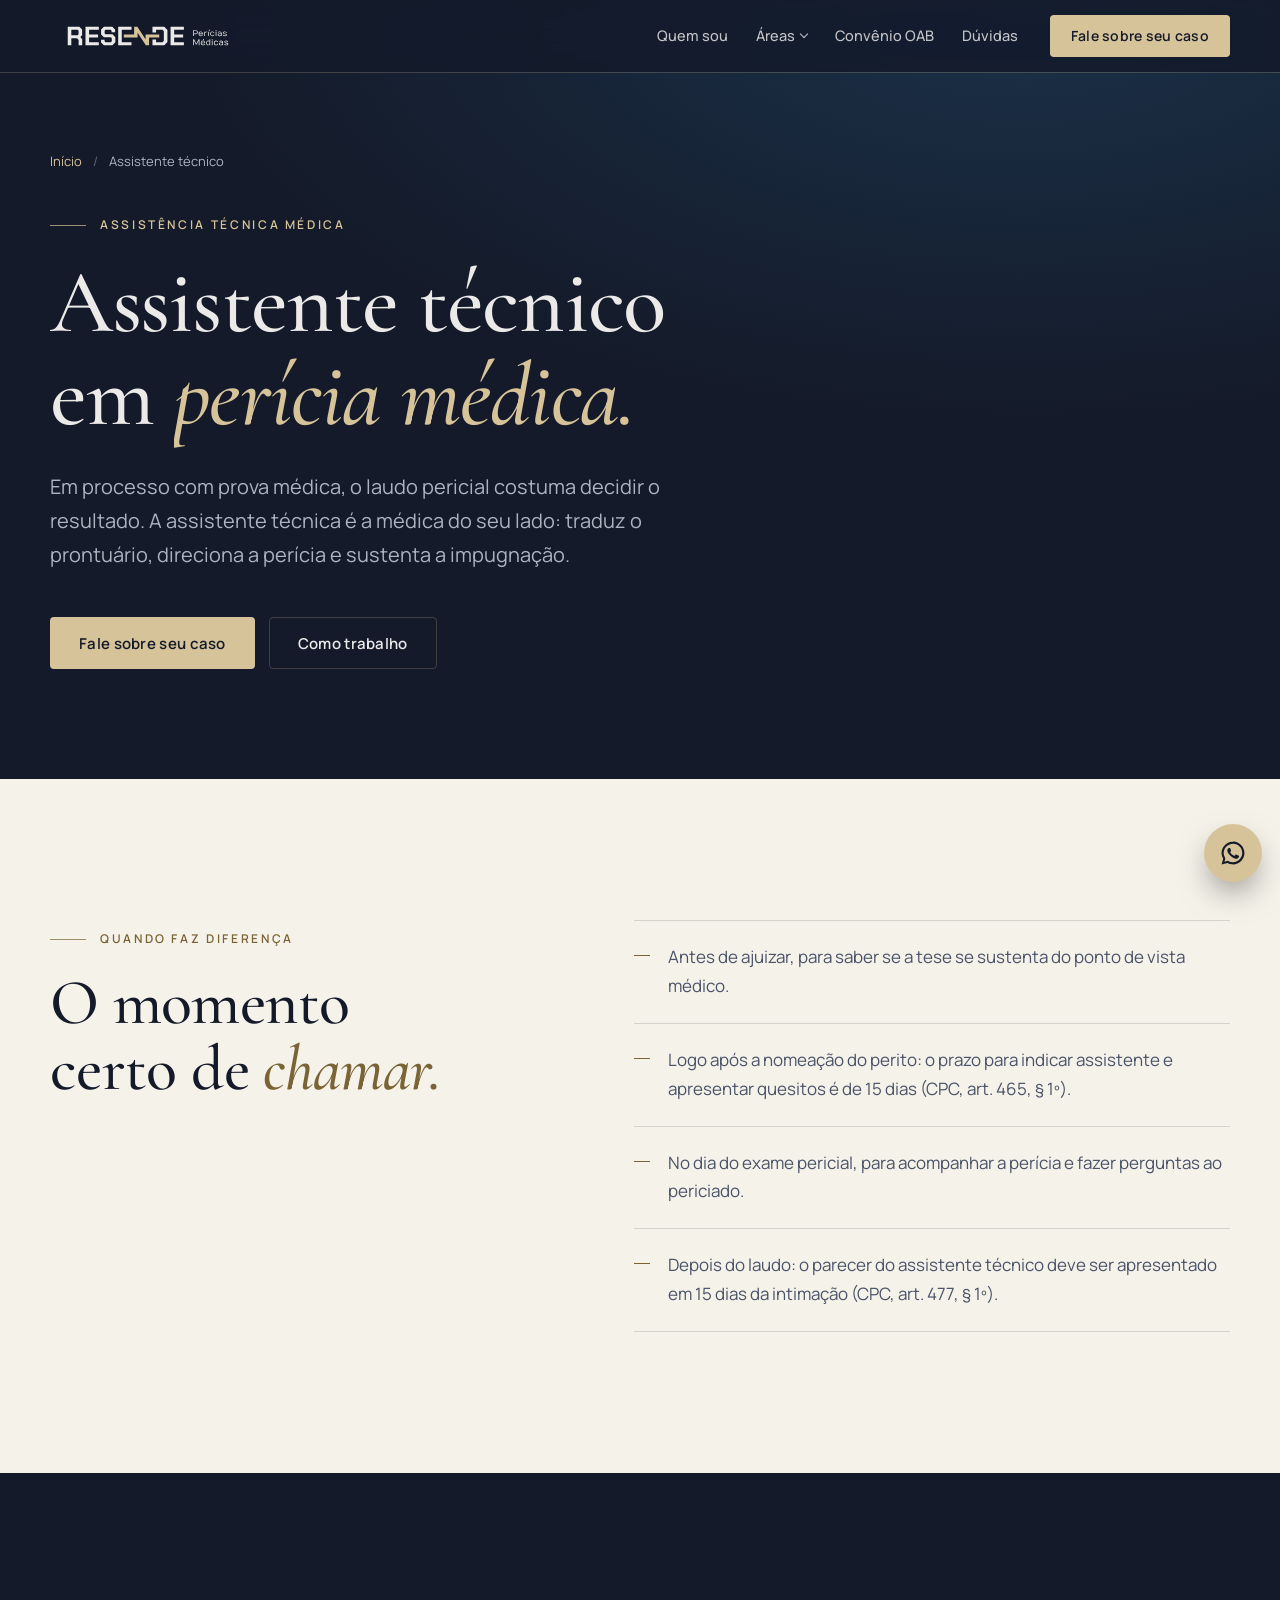
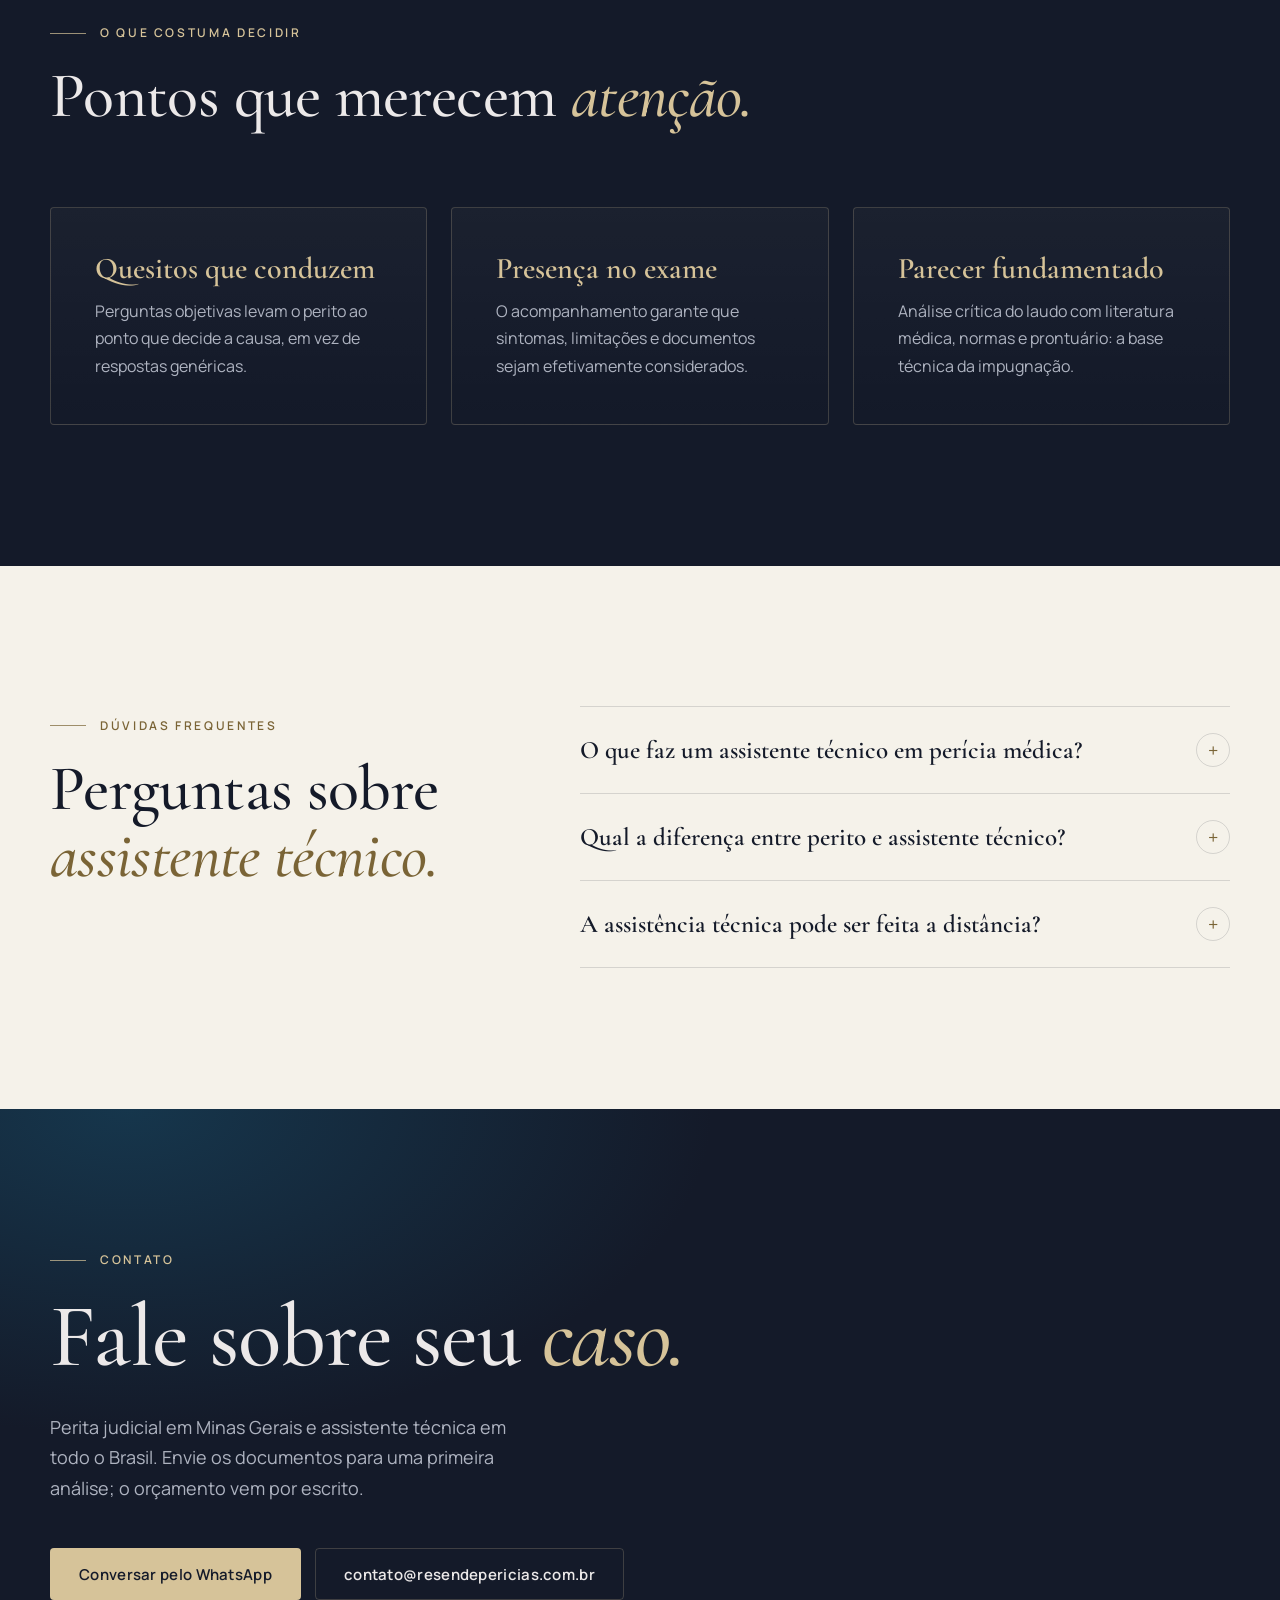
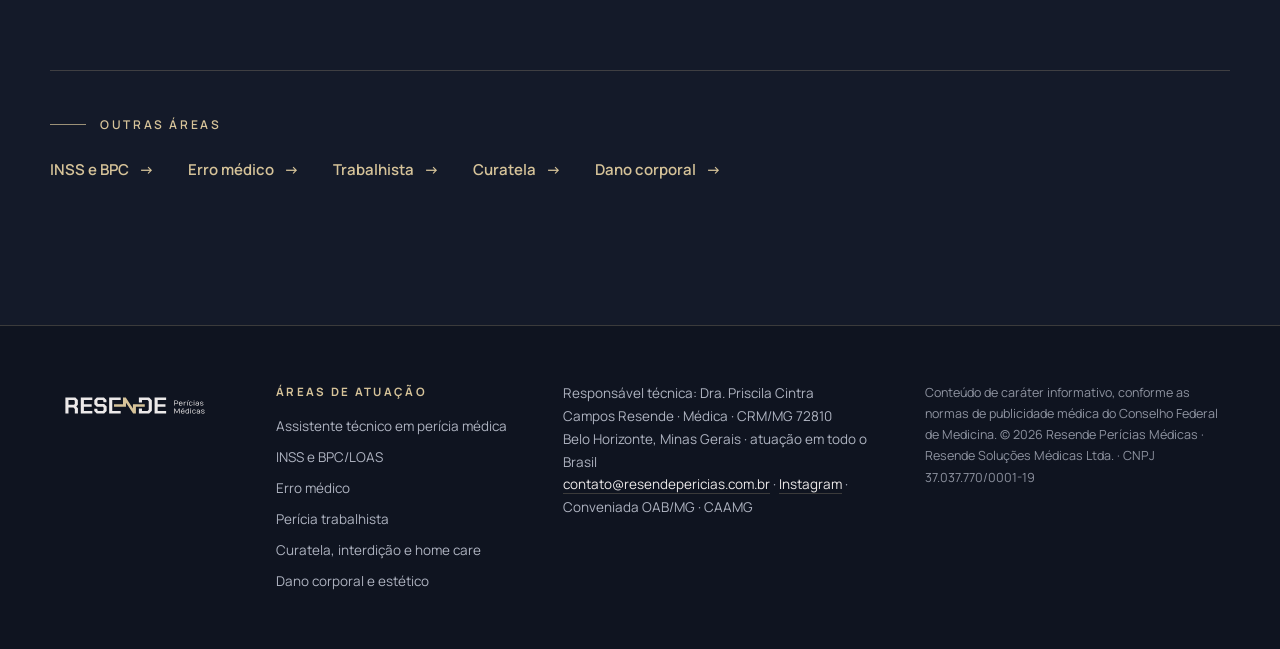
==== commit 7f80faaf: "Menu e rodapé com as páginas de cada área Co-Authored-By: Claude Opus 5.5 <noreply@anthropic.com>" ====
--- a/assistente-tecnico-pericia-medica/index.html
+++ b/assistente-tecnico-pericia-medica/index.html
@@ -103,8 +103,17 @@
       </a>
       <nav class="topo__nav" aria-label="Seções">
         <a href="/#sobre">Quem sou</a>
-        <a href="/#atuacao">Atuação</a>
-        <a href="/#areas">Áreas</a>
+        <div class="topo__grupo">
+          <button class="topo__abrir" type="button" aria-haspopup="true">Áreas</button>
+          <div class="topo__painel">
+            <a href="/assistente-tecnico-pericia-medica/">Assistente técnico em perícia médica</a>
+            <a href="/pericia-inss-bpc/">INSS e BPC/LOAS</a>
+            <a href="/pericia-erro-medico/">Erro médico</a>
+            <a href="/pericia-trabalhista/">Perícia trabalhista</a>
+            <a href="/pericia-curatela-interdicao/">Curatela, interdição e home care</a>
+            <a href="/dano-corporal-estetico/">Dano corporal e estético</a>
+          </div>
+        </div>
         <a href="/#convenio">Convênio OAB</a>
         <a href="/#duvidas">Dúvidas</a>
       </nav>
@@ -116,7 +125,15 @@
     <nav class="menu-movel" id="menu-movel" aria-label="Seções" hidden>
       <a href="/">Início</a>
       <a href="/#sobre">Quem sou</a>
-      <a href="/#areas">Áreas</a>
+      <p class="menu-movel__titulo">Áreas</p>
+      <div class="menu-movel__areas">
+        <a href="/assistente-tecnico-pericia-medica/">Assistente técnico em perícia médica</a>
+        <a href="/pericia-inss-bpc/">INSS e BPC/LOAS</a>
+        <a href="/pericia-erro-medico/">Erro médico</a>
+        <a href="/pericia-trabalhista/">Perícia trabalhista</a>
+        <a href="/pericia-curatela-interdicao/">Curatela, interdição e home care</a>
+        <a href="/dano-corporal-estetico/">Dano corporal e estético</a>
+      </div>
       <a href="/#convenio">Convênio OAB</a>
       <a href="#contato" class="botao botao--ouro">Fale sobre seu caso</a>
     </nav>
@@ -223,6 +240,17 @@
   <footer class="rodape">
     <div class="rodape__grade envelope">
       <img src="/assets/marca/logo-claro.svg" alt="Resende Perícias Médicas" width="190" height="52">
+      <nav class="rodape__areas" aria-label="Áreas de atuação">
+        <p>Áreas de atuação</p>
+        <ul>
+          <li><a href="/assistente-tecnico-pericia-medica/">Assistente técnico em perícia médica</a></li>
+          <li><a href="/pericia-inss-bpc/">INSS e BPC/LOAS</a></li>
+          <li><a href="/pericia-erro-medico/">Erro médico</a></li>
+          <li><a href="/pericia-trabalhista/">Perícia trabalhista</a></li>
+          <li><a href="/pericia-curatela-interdicao/">Curatela, interdição e home care</a></li>
+          <li><a href="/dano-corporal-estetico/">Dano corporal e estético</a></li>
+        </ul>
+      </nav>
       <p>
         Responsável técnica: Dra. Priscila Cintra Campos Resende · Médica · CRM/MG 72810<br>
         Belo Horizonte, Minas Gerais · atuação em todo o Brasil<br>
--- a/assets/css/site.css
+++ b/assets/css/site.css
@@ -768,3 +768,42 @@
 
 /* links “Saiba mais” nos cartões de área da página inicial */
 .area .link-seta { margin-top: 8px; color: var(--ouro-texto); font-size: 14px; }
+
+/* ---------- Menu “Áreas” (suspenso no computador) ---------- */
+.topo__grupo { position: relative; display: flex; align-items: center; }
+.topo__abrir {
+  display: inline-flex; align-items: center; gap: 6px; padding: 0; border: 0; background: none; cursor: pointer;
+  font: 500 14.5px/1 var(--sem-serifa); color: var(--claro); opacity: .82; transition: opacity .3s;
+}
+.topo__abrir::after { content: ""; width: 6px; height: 6px; border-right: 1.5px solid currentColor; border-bottom: 1.5px solid currentColor; transform: translateY(-2px) rotate(45deg); transition: transform .3s; }
+.topo__grupo:hover .topo__abrir, .topo__grupo:focus-within .topo__abrir { opacity: 1; }
+.topo__grupo:hover .topo__abrir::after, .topo__grupo:focus-within .topo__abrir::after { transform: translateY(1px) rotate(225deg); }
+.topo__painel {
+  position: absolute; top: calc(100% + 18px); left: 50%; transform: translate(-50%, 8px);
+  display: grid; min-width: 300px; padding: 10px;
+  background: rgba(20, 26, 41, .97); border: 1px solid var(--linha-clara); border-radius: var(--raio);
+  box-shadow: 0 30px 60px -20px rgba(0, 0, 0, .7);
+  -webkit-backdrop-filter: blur(14px); backdrop-filter: blur(14px);
+  opacity: 0; visibility: hidden; transition: opacity .3s var(--suave), transform .3s var(--suave), visibility .3s;
+}
+.topo__painel::before { content: ""; position: absolute; left: 0; right: 0; top: -20px; height: 20px; } /* ponte para o mouse */
+.topo__grupo:hover .topo__painel, .topo__grupo:focus-within .topo__painel { opacity: 1; visibility: visible; transform: translate(-50%, 0); }
+.topo__painel a {
+  padding: 12px 14px; border-radius: 3px; font-size: 14.5px; text-decoration: none; color: var(--claro);
+  transition: background .25s, color .25s;
+}
+.topo__painel a:hover, .topo__painel a:focus-visible { background: rgba(214, 195, 153, .1); color: var(--ouro); }
+.topo__painel a::after { display: none; }
+
+/* celular */
+.menu-movel__titulo { margin-top: 10px; padding-top: 14px; font-size: 11.5px; font-weight: 700; letter-spacing: .2em; text-transform: uppercase; color: var(--ouro); }
+.menu-movel__areas { display: grid; padding: 4px 0 8px 14px; border-left: 1px solid var(--linha-clara); }
+.menu-movel .menu-movel__areas a { padding: 9px 0; border-bottom: 0; font-family: var(--sem-serifa); font-size: 16px; color: var(--claro-suave); }
+
+/* rodapé */
+.rodape__areas p { font-size: 11.5px; font-weight: 700; letter-spacing: .2em; text-transform: uppercase; color: var(--ouro); }
+.rodape__areas ul { display: grid; gap: 8px; margin-top: 14px; }
+.rodape__areas a { border: 0; color: var(--claro-suave); }
+.rodape__areas a:hover { color: var(--ouro); }
+@media (min-width: 960px) { .rodape__grade { grid-template-columns: auto auto 1fr 1fr; gap: 56px; align-items: start; } }
+.menu-movel { max-height: calc(100svh - 84px); overflow-y: auto; overscroll-behavior: contain; }
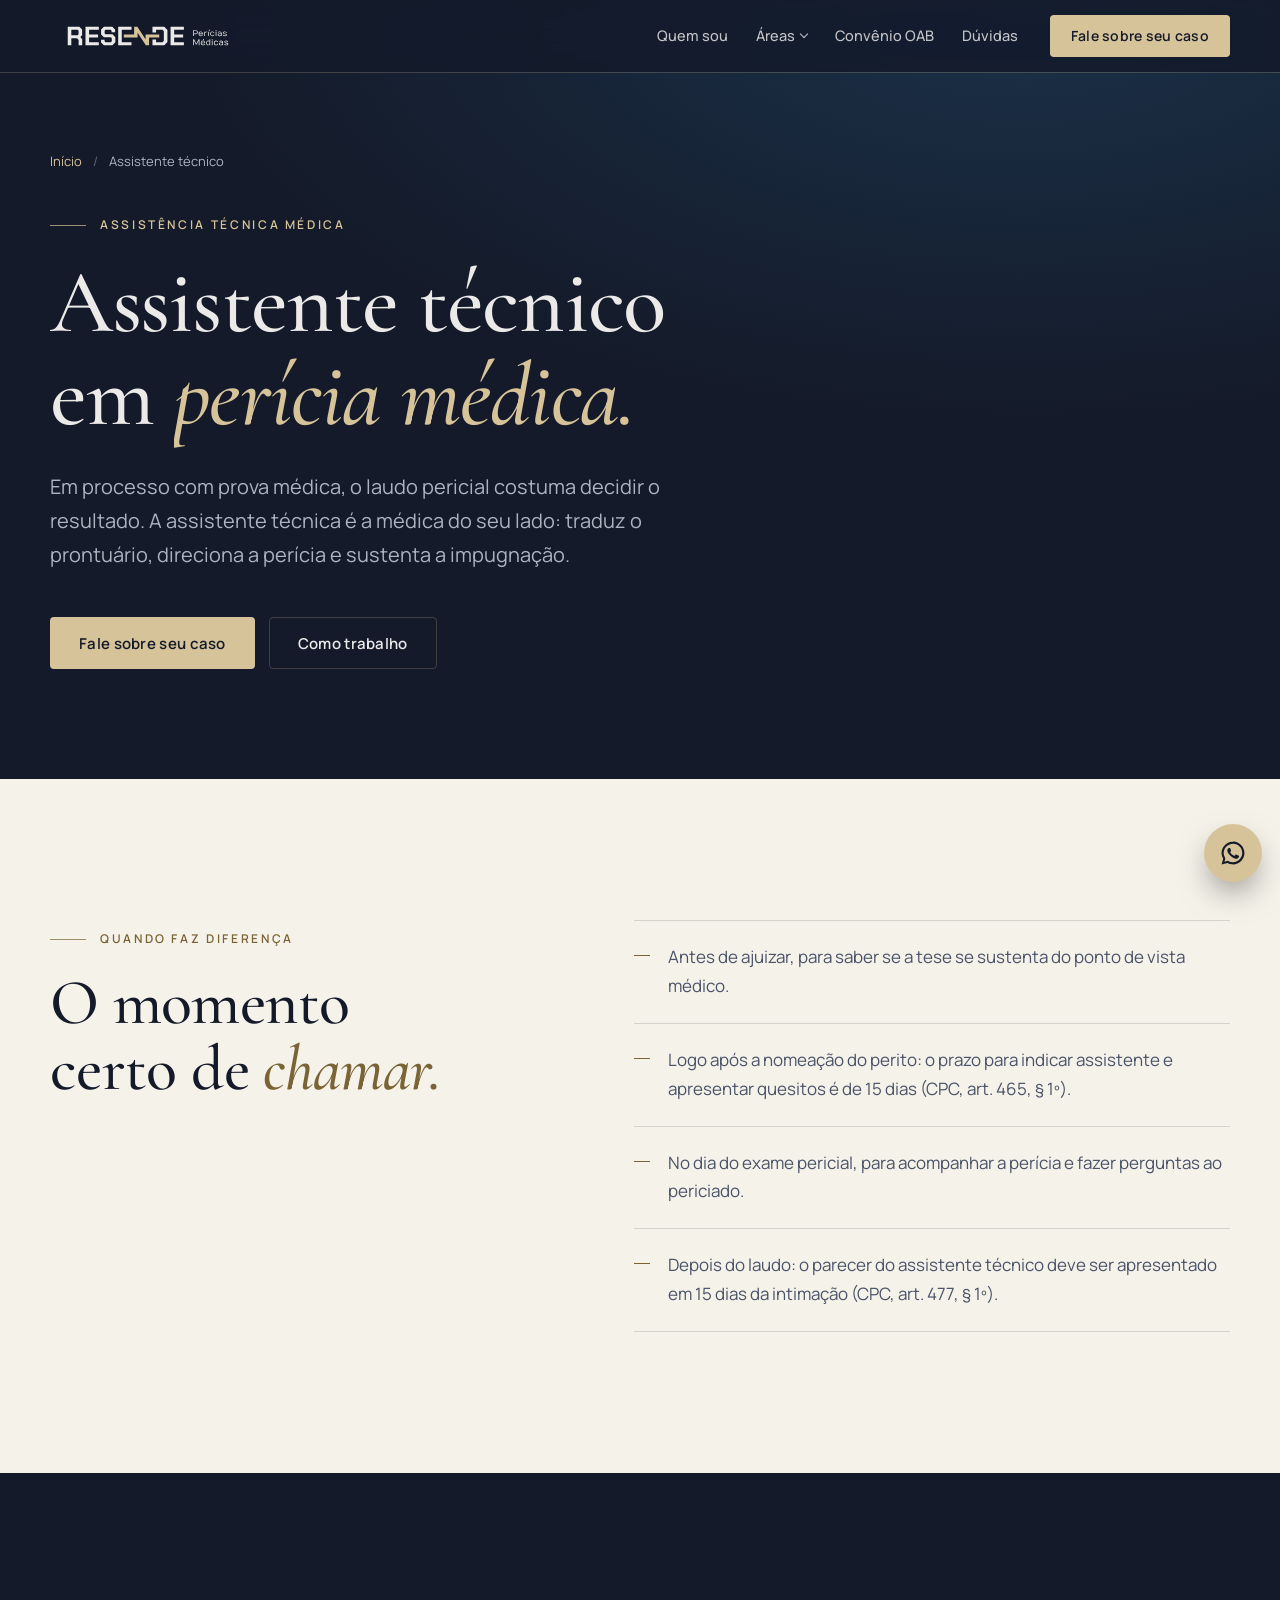
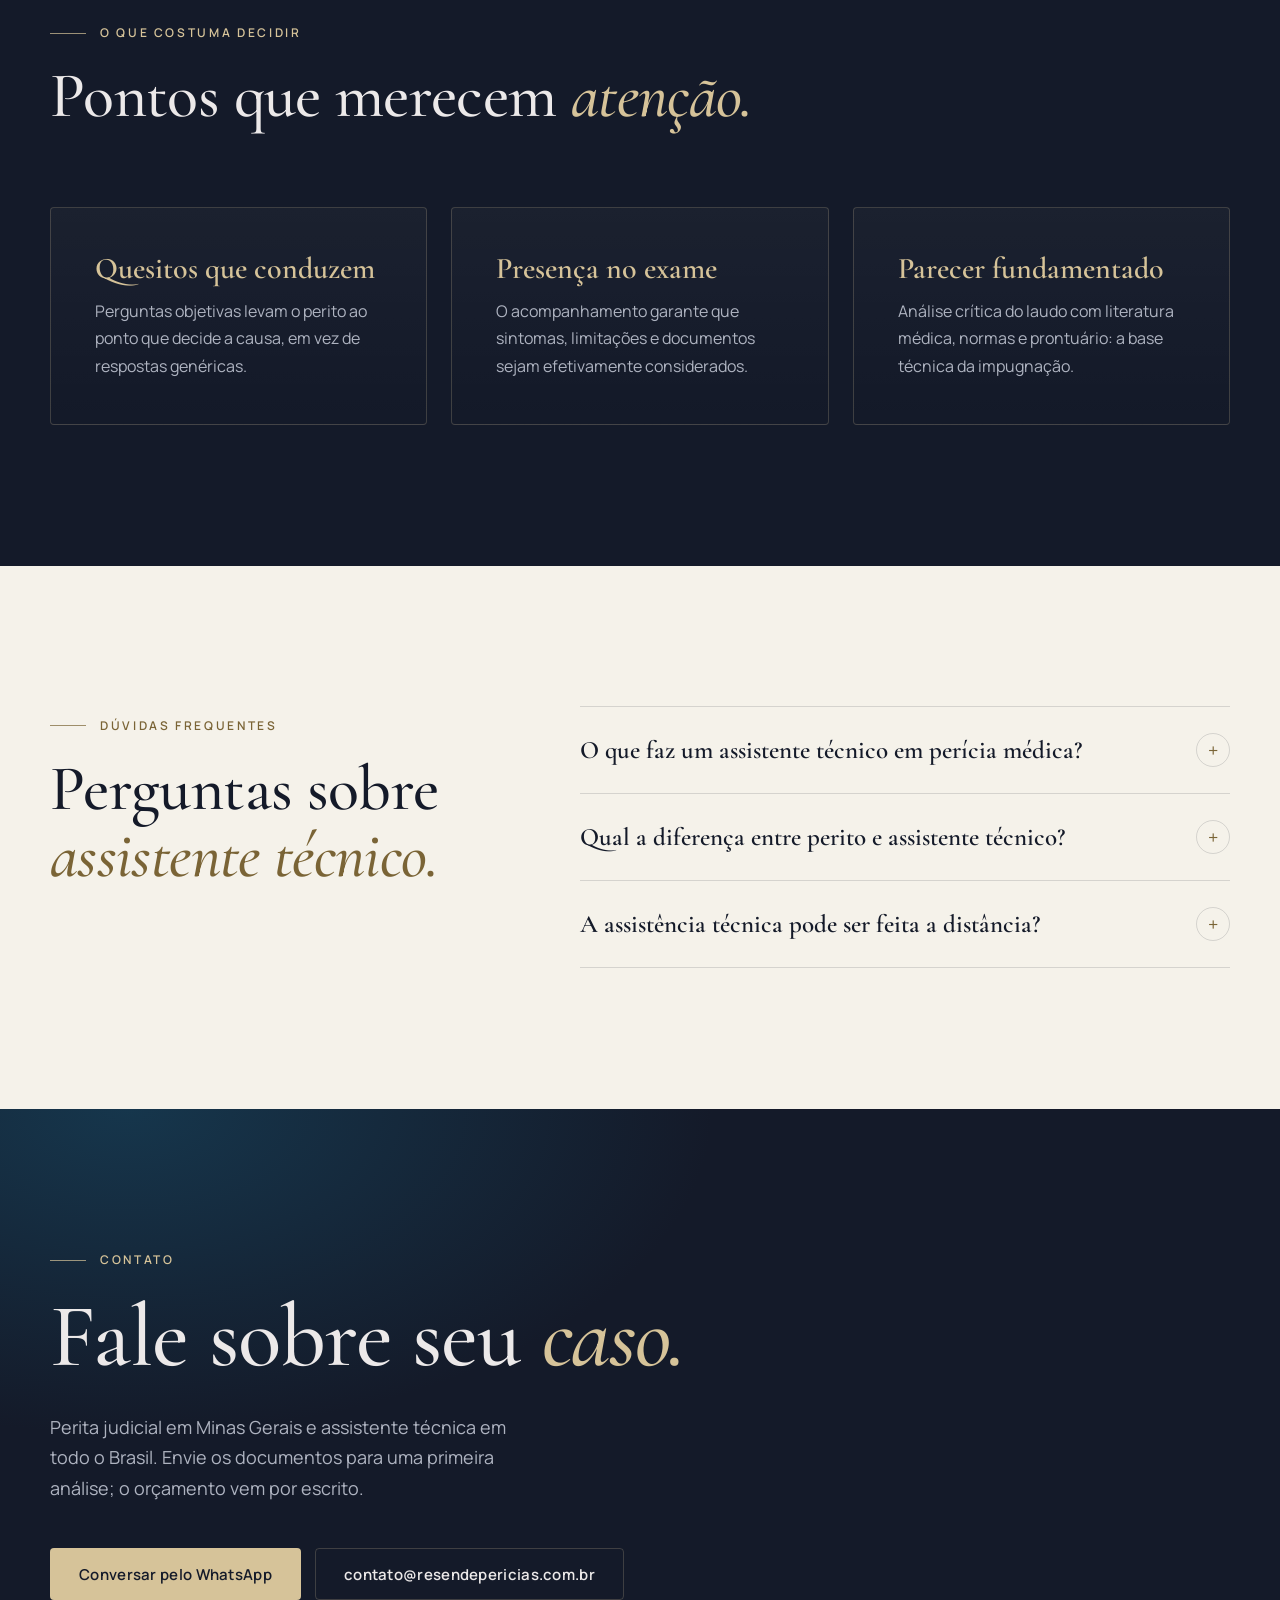
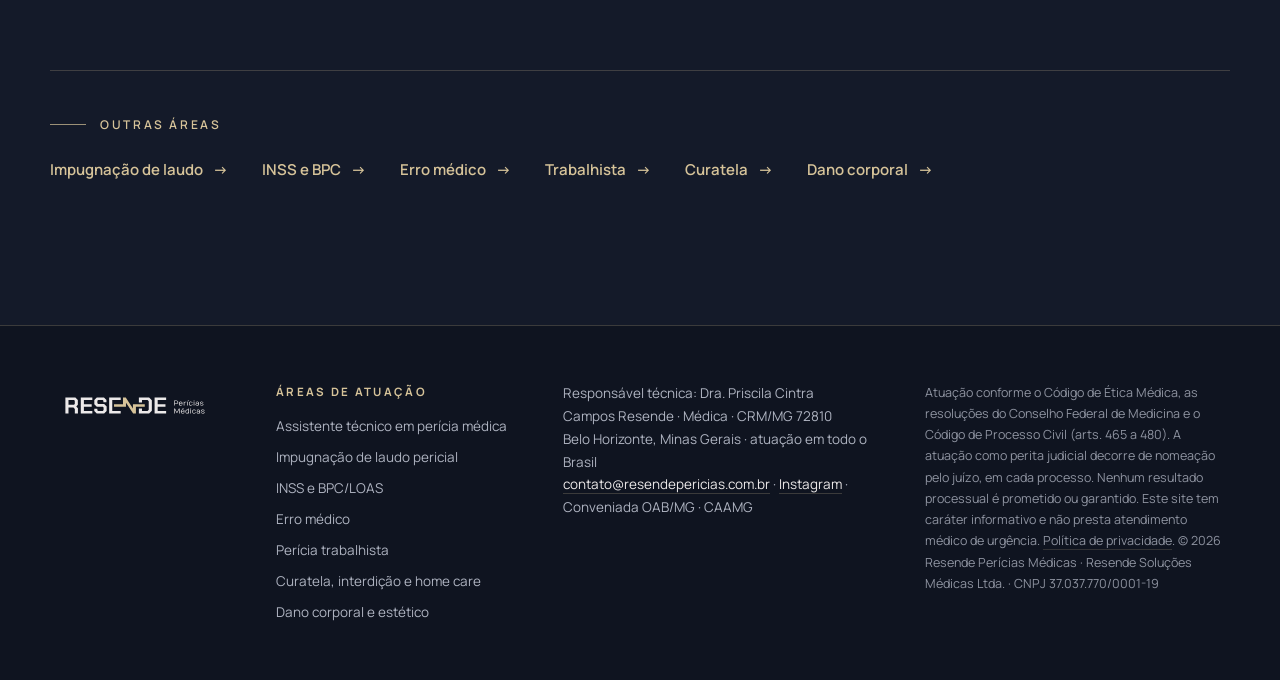
==== commit 34d60658: "Urgência de impugnação, quem atendo, abrangência nacional, FAQ, aviso legal e privacidade Co-Authore" ====
--- a/assistente-tecnico-pericia-medica/index.html
+++ b/assistente-tecnico-pericia-medica/index.html
@@ -107,6 +107,7 @@
           <button class="topo__abrir" type="button" aria-haspopup="true">Áreas</button>
           <div class="topo__painel">
             <a href="/assistente-tecnico-pericia-medica/">Assistente técnico em perícia médica</a>
+            <a href="/impugnacao-laudo-pericial/">Impugnação de laudo pericial</a>
             <a href="/pericia-inss-bpc/">INSS e BPC/LOAS</a>
             <a href="/pericia-erro-medico/">Erro médico</a>
             <a href="/pericia-trabalhista/">Perícia trabalhista</a>
@@ -128,6 +129,7 @@
       <p class="menu-movel__titulo">Áreas</p>
       <div class="menu-movel__areas">
         <a href="/assistente-tecnico-pericia-medica/">Assistente técnico em perícia médica</a>
+        <a href="/impugnacao-laudo-pericial/">Impugnação de laudo pericial</a>
         <a href="/pericia-inss-bpc/">INSS e BPC/LOAS</a>
         <a href="/pericia-erro-medico/">Erro médico</a>
         <a href="/pericia-trabalhista/">Perícia trabalhista</a>
@@ -226,6 +228,7 @@
         <div class="area-outras revelar">
           <p class="sobretitulo">Outras áreas</p>
           <ul>
+          <li><a class="link-seta" href="/impugnacao-laudo-pericial/">Impugnação de laudo</a></li>
           <li><a class="link-seta" href="/pericia-inss-bpc/">INSS e BPC</a></li>
           <li><a class="link-seta" href="/pericia-erro-medico/">Erro médico</a></li>
           <li><a class="link-seta" href="/pericia-trabalhista/">Trabalhista</a></li>
@@ -244,6 +247,7 @@
         <p>Áreas de atuação</p>
         <ul>
           <li><a href="/assistente-tecnico-pericia-medica/">Assistente técnico em perícia médica</a></li>
+          <li><a href="/impugnacao-laudo-pericial/">Impugnação de laudo pericial</a></li>
           <li><a href="/pericia-inss-bpc/">INSS e BPC/LOAS</a></li>
           <li><a href="/pericia-erro-medico/">Erro médico</a></li>
           <li><a href="/pericia-trabalhista/">Perícia trabalhista</a></li>
@@ -259,7 +263,10 @@
         Conveniada OAB/MG · CAAMG
       </p>
       <p class="rodape__legal">
-        Conteúdo de caráter informativo, conforme as normas de publicidade médica do Conselho Federal de Medicina.
+        Atuação conforme o Código de Ética Médica, as resoluções do Conselho Federal de Medicina e o Código de Processo Civil
+        (arts. 465 a 480). A atuação como perita judicial decorre de nomeação pelo juízo, em cada processo.
+        Nenhum resultado processual é prometido ou garantido. Este site tem caráter informativo e não presta atendimento
+        médico de urgência. <a href="/privacidade/">Política de privacidade</a>.
         © <span data-ano>2026</span> Resende Perícias Médicas · Resende Soluções Médicas Ltda. · CNPJ 37.037.770/0001-19
       </p>
     </div>
--- a/assets/css/site.css
+++ b/assets/css/site.css
@@ -807,3 +807,94 @@
 .rodape__areas a:hover { color: var(--ouro); }
 @media (min-width: 960px) { .rodape__grade { grid-template-columns: auto auto 1fr 1fr; gap: 56px; align-items: start; } }
 .menu-movel { max-height: calc(100svh - 84px); overflow-y: auto; overscroll-behavior: contain; }
+
+/* =====================================================================
+   NOVAS SEÇÕES: urgência, quem atendo, Brasil, como começa, texto legal
+   ===================================================================== */
+.capa__local strong { color: var(--ouro); font-weight: 700; letter-spacing: .04em; }
+
+/* Faixa de urgência (laudo já saiu) */
+.urgente {
+  position: relative; overflow: hidden; padding: clamp(34px, 5vw, 52px) 0;
+  background: linear-gradient(100deg, #1d3550 0%, var(--noite-2) 55%);
+  border-block: 1px solid rgba(214, 195, 153, .35);
+}
+.urgente::before { /* brilho dourado na borda esquerda */
+  content: ""; position: absolute; left: 0; top: 0; bottom: 0; width: 3px; background: var(--ouro);
+}
+.urgente__grade { display: grid; gap: 26px; align-items: center; }
+.urgente__rotulo {
+  display: inline-flex; align-items: center; gap: 10px;
+  font-size: 12px; font-weight: 700; letter-spacing: .22em; text-transform: uppercase; color: var(--ouro);
+}
+.urgente__ponto { width: 8px; height: 8px; border-radius: 50%; background: var(--ouro); box-shadow: 0 0 0 0 rgba(214,195,153,.6); animation: pulsar 2s infinite; }
+@keyframes pulsar { 0% { box-shadow: 0 0 0 0 rgba(214,195,153,.55); } 70% { box-shadow: 0 0 0 12px rgba(214,195,153,0); } 100% { box-shadow: 0 0 0 0 rgba(214,195,153,0); } }
+.urgente__titulo { margin-top: 10px; font-family: var(--serifa); font-size: clamp(30px, 3.6vw, 44px); font-weight: 500; line-height: 1.1; }
+.urgente__apoio { margin-top: 12px; max-width: 640px; color: var(--claro-suave); font-size: 16px; }
+.urgente__apoio span { display: inline-block; margin-left: 6px; font-size: 12.5px; color: var(--ouro); opacity: .8; }
+.urgente__acoes { display: flex; flex-wrap: wrap; align-items: center; gap: 14px 26px; }
+@media (min-width: 960px) { .urgente__grade { grid-template-columns: 1.4fr auto; gap: 56px; } .urgente__acoes { flex-direction: column; align-items: flex-end; } }
+
+/* Quem atendo */
+.publicos { display: grid; gap: 18px; }
+.publicos li {
+  display: grid; gap: 12px; align-content: start; padding: clamp(26px, 3vw, 36px);
+  background: #fff; border: 1px solid var(--linha-escura); border-radius: var(--raio);
+  transition: transform .5s var(--suave), box-shadow .5s var(--suave), border-color .5s;
+}
+.publicos li:hover { transform: translateY(-4px); box-shadow: 0 26px 50px -30px rgba(20,26,41,.45); border-color: rgba(122,100,54,.4); }
+.publicos .icone { width: 30px; height: 30px; color: var(--ouro-texto); }
+.publicos h3 { font-family: var(--serifa); font-size: 25px; font-weight: 600; line-height: 1.15; }
+.publicos p { color: var(--tinta-suave); font-size: 15.5px; }
+.publicos [data-luz]::after { background: radial-gradient(320px circle at var(--mx,50%) var(--my,50%), rgba(214,195,153,.18), transparent 60%); }
+@media (min-width: 720px) { .publicos { grid-template-columns: repeat(2, 1fr); } }
+@media (min-width: 1100px) { .publicos { grid-template-columns: repeat(4, 1fr); } }
+
+/* Abrangência nacional */
+.brasil {
+  position: relative; overflow: hidden; padding: var(--respiro) 0;
+  background:
+    radial-gradient(700px 420px at 85% 20%, rgba(214,195,153,.12), transparent 65%),
+    radial-gradient(900px 600px at 0% 100%, rgba(22,57,80,.9), transparent 70%),
+    var(--noite);
+}
+.brasil::after { /* palavra-marca ao fundo */
+  content: "BRASIL"; position: absolute; right: -2vw; bottom: -4vw; z-index: 0; pointer-events: none;
+  font-family: var(--serifa); font-weight: 600; font-size: clamp(110px, 22vw, 330px); letter-spacing: -.02em; line-height: 1;
+  color: transparent; -webkit-text-stroke: 1px rgba(214,195,153,.14);
+}
+.brasil .envelope { position: relative; z-index: 1; }
+.brasil__cabeca { max-width: 820px; }
+.brasil__lead { margin-top: 24px; max-width: 560px; color: var(--claro-suave); font-size: 18px; }
+.brasil__regioes { display: flex; flex-wrap: wrap; gap: 10px; margin-top: 30px; }
+.brasil__regioes li {
+  padding: 8px 16px; border: 1px solid rgba(214,195,153,.45); border-radius: 999px;
+  font-size: 12.5px; font-weight: 600; letter-spacing: .14em; text-transform: uppercase; color: var(--ouro);
+  background: rgba(214,195,153,.06);
+}
+.brasil__modos { display: grid; gap: 22px; margin-top: clamp(48px, 6vw, 76px); }
+.brasil__modos li { padding-top: 24px; border-top: 1px solid var(--linha-clara); }
+.brasil__num { font-family: var(--serifa); font-size: 18px; color: var(--ouro); letter-spacing: .08em; }
+.brasil__modos h3 { margin-top: 10px; font-family: var(--serifa); font-size: clamp(26px, 2.6vw, 32px); font-weight: 600; line-height: 1.1; }
+.brasil__modos p { margin-top: 10px; color: var(--claro-suave); font-size: 15.5px; max-width: 360px; }
+@media (min-width: 900px) { .brasil__modos { grid-template-columns: repeat(3, 1fr); gap: 48px; } }
+
+/* Como começa (no método) */
+.primeiro-passo {
+  max-width: 820px; margin: clamp(40px, 5vw, 60px) auto 0; padding: 26px 30px;
+  border: 1px solid rgba(214,195,153,.35); border-radius: var(--raio); background: rgba(20,26,41,.35);
+  text-align: center; color: var(--claro-suave); font-size: 16px;
+}
+.primeiro-passo strong { color: var(--claro); }
+.primeiro-passo__titulo { margin-bottom: 8px; font-size: 12px; font-weight: 700; letter-spacing: .22em; text-transform: uppercase; color: var(--ouro); }
+
+/* Página de texto legal */
+.texto-legal { max-width: 760px; }
+.texto-legal h2 { margin-top: 36px; font-family: var(--serifa); font-size: 28px; font-weight: 600; color: var(--tinta); }
+.texto-legal h2:first-child { margin-top: 0; }
+.texto-legal p { margin-top: 12px; color: var(--tinta-suave); }
+.texto-legal a { color: var(--ouro-texto); }
+.texto-legal__data { margin-top: 40px !important; font-size: 13.5px; }
+.rodape__legal a { color: var(--claro-suave); }
+
+@media (prefers-reduced-motion: reduce) { .urgente__ponto { animation: none; } }
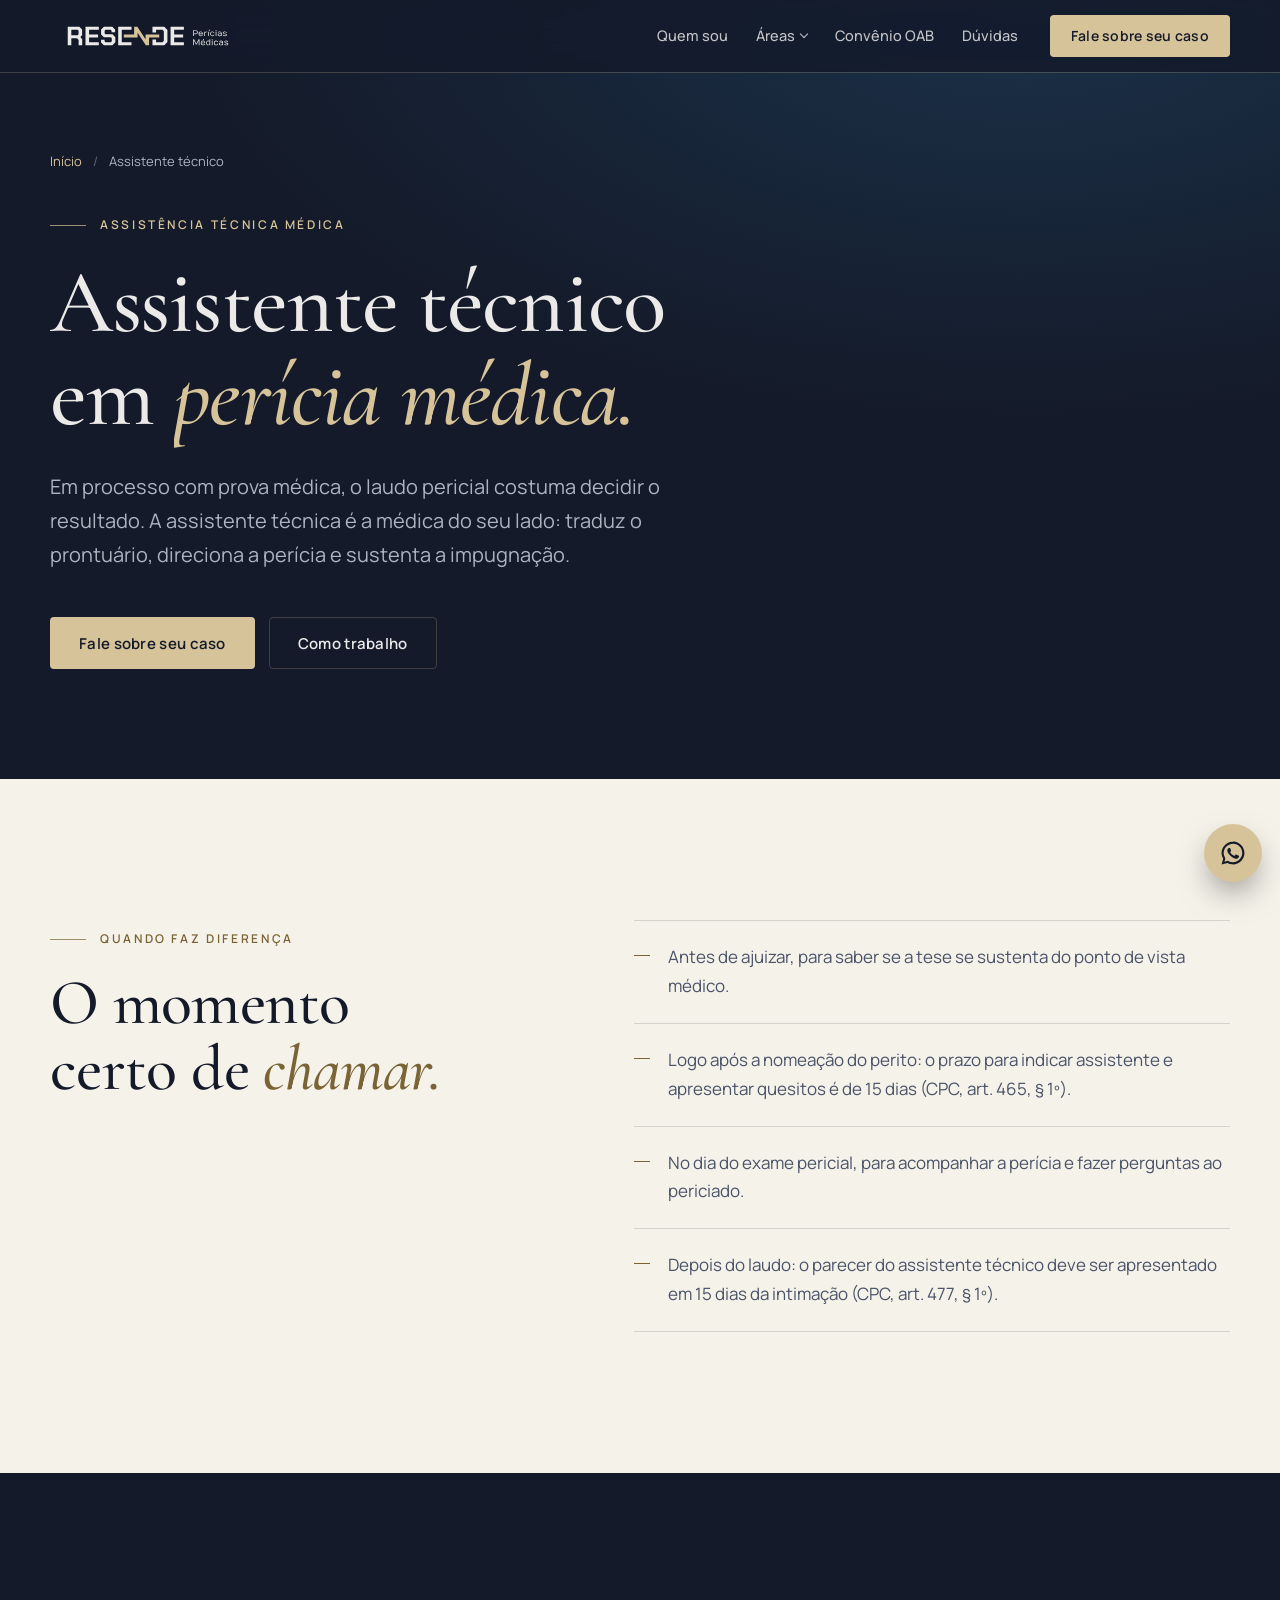
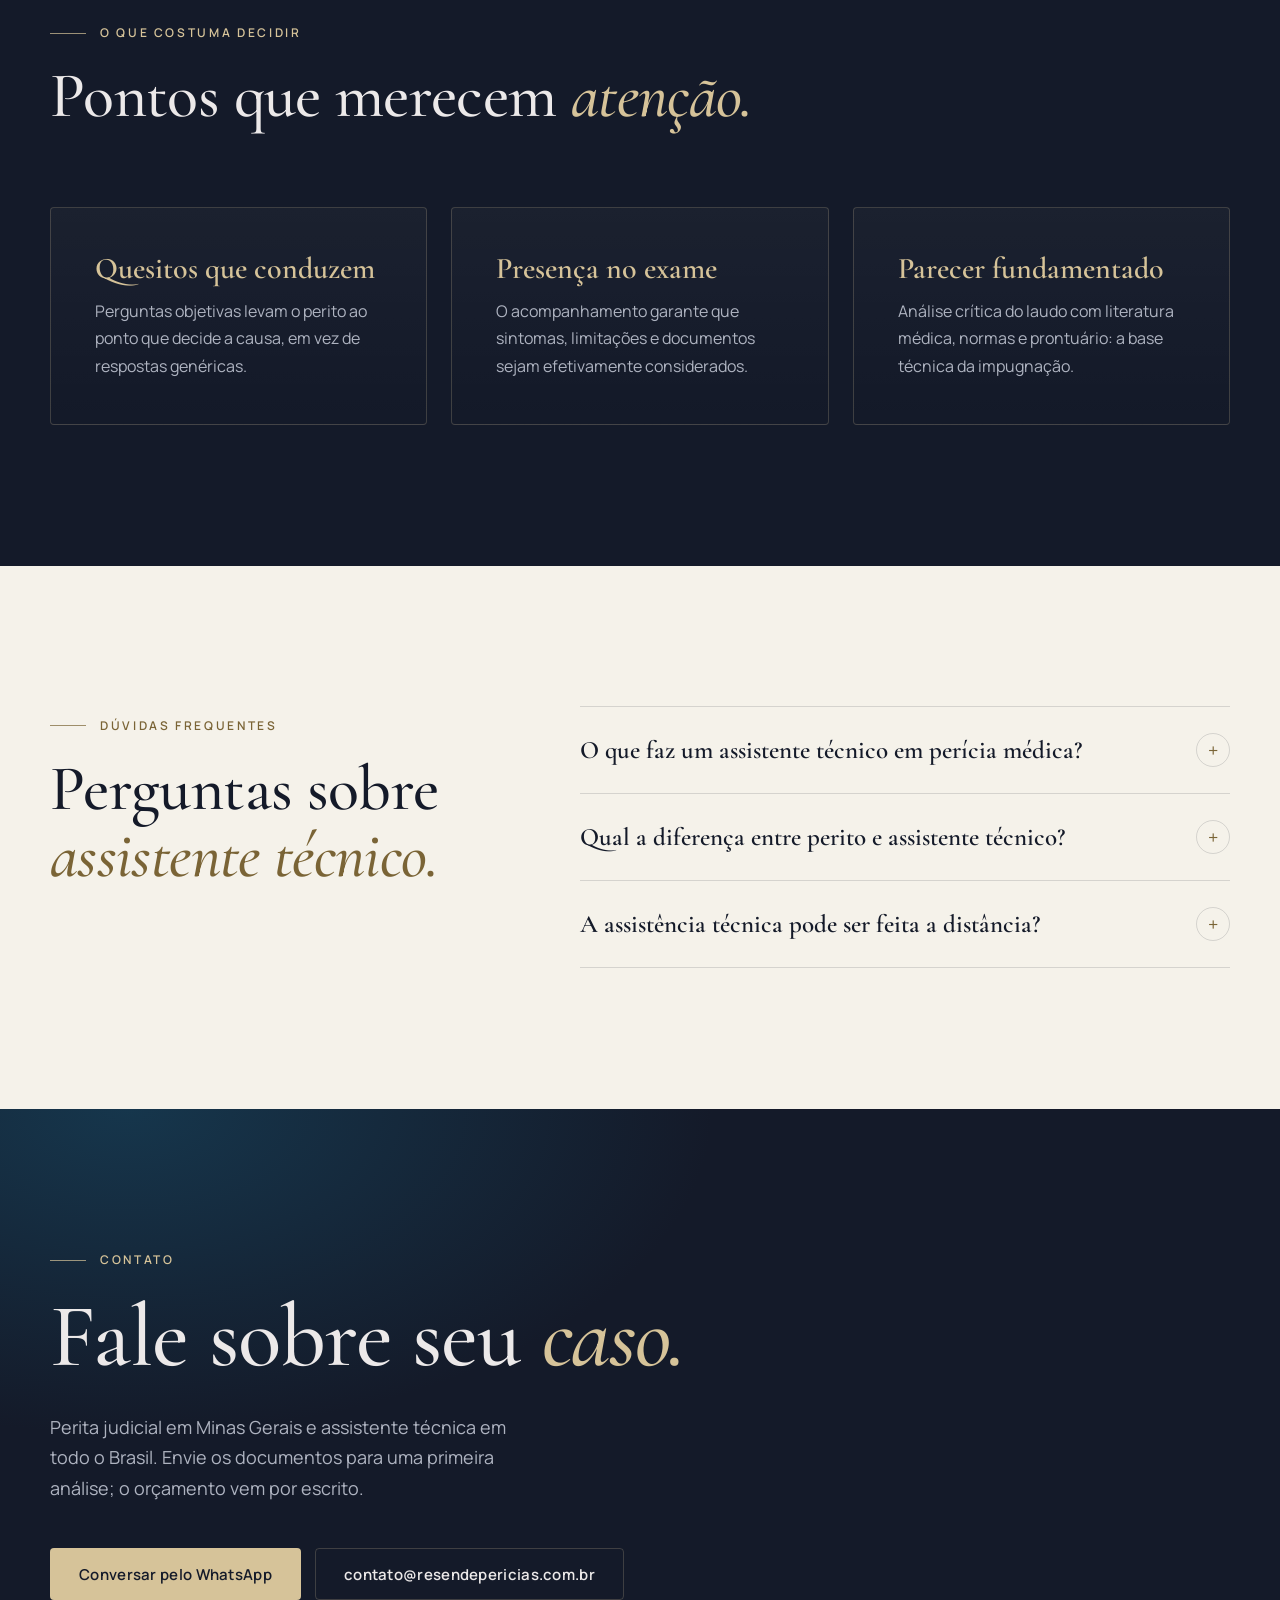
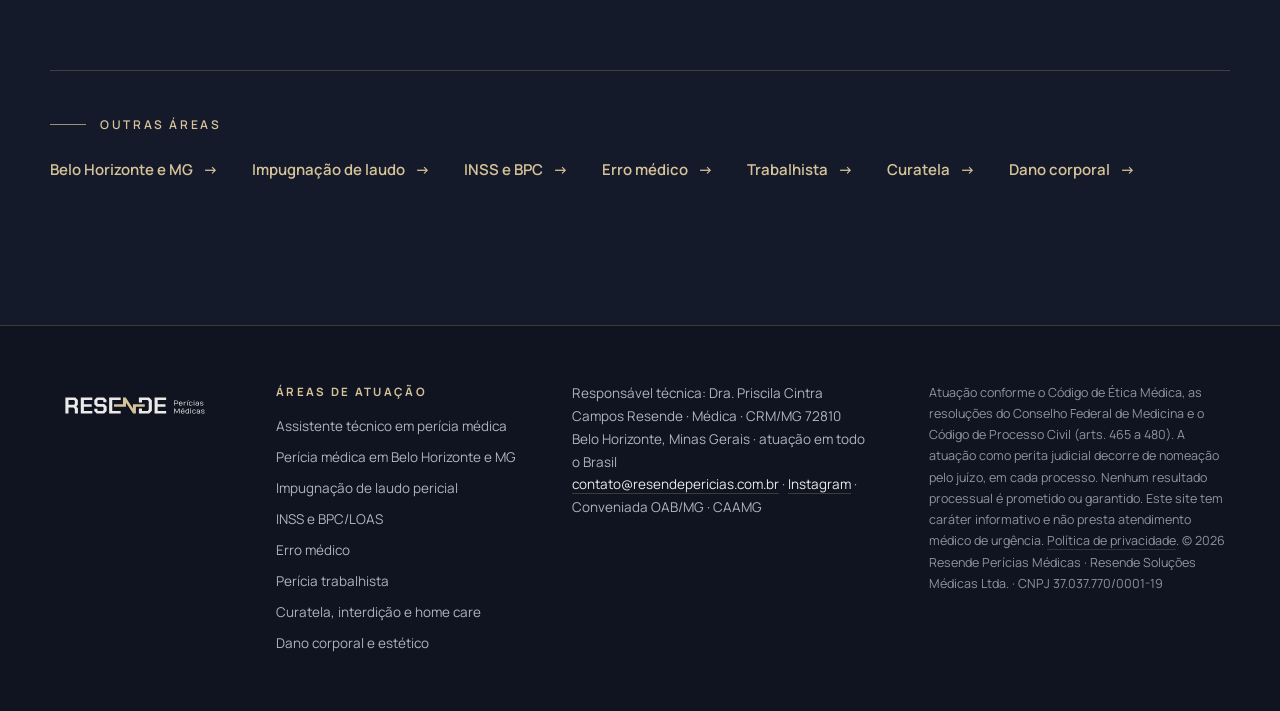
==== commit 4f62b623: "SEO local: Belo Horizonte no título e página de perícia médica em BH e MG Co-Authored-By: Claude Opu" ====
--- a/assistente-tecnico-pericia-medica/index.html
+++ b/assistente-tecnico-pericia-medica/index.html
@@ -107,6 +107,7 @@
           <button class="topo__abrir" type="button" aria-haspopup="true">Áreas</button>
           <div class="topo__painel">
             <a href="/assistente-tecnico-pericia-medica/">Assistente técnico em perícia médica</a>
+            <a href="/pericia-medica-belo-horizonte/">Perícia médica em Belo Horizonte e MG</a>
             <a href="/impugnacao-laudo-pericial/">Impugnação de laudo pericial</a>
             <a href="/pericia-inss-bpc/">INSS e BPC/LOAS</a>
             <a href="/pericia-erro-medico/">Erro médico</a>
@@ -129,6 +130,7 @@
       <p class="menu-movel__titulo">Áreas</p>
       <div class="menu-movel__areas">
         <a href="/assistente-tecnico-pericia-medica/">Assistente técnico em perícia médica</a>
+        <a href="/pericia-medica-belo-horizonte/">Perícia médica em Belo Horizonte e MG</a>
         <a href="/impugnacao-laudo-pericial/">Impugnação de laudo pericial</a>
         <a href="/pericia-inss-bpc/">INSS e BPC/LOAS</a>
         <a href="/pericia-erro-medico/">Erro médico</a>
@@ -228,6 +230,7 @@
         <div class="area-outras revelar">
           <p class="sobretitulo">Outras áreas</p>
           <ul>
+          <li><a class="link-seta" href="/pericia-medica-belo-horizonte/">Belo Horizonte e MG</a></li>
           <li><a class="link-seta" href="/impugnacao-laudo-pericial/">Impugnação de laudo</a></li>
           <li><a class="link-seta" href="/pericia-inss-bpc/">INSS e BPC</a></li>
           <li><a class="link-seta" href="/pericia-erro-medico/">Erro médico</a></li>
@@ -247,6 +250,7 @@
         <p>Áreas de atuação</p>
         <ul>
           <li><a href="/assistente-tecnico-pericia-medica/">Assistente técnico em perícia médica</a></li>
+          <li><a href="/pericia-medica-belo-horizonte/">Perícia médica em Belo Horizonte e MG</a></li>
           <li><a href="/impugnacao-laudo-pericial/">Impugnação de laudo pericial</a></li>
           <li><a href="/pericia-inss-bpc/">INSS e BPC/LOAS</a></li>
           <li><a href="/pericia-erro-medico/">Erro médico</a></li>
--- a/assets/css/site.css
+++ b/assets/css/site.css
@@ -898,3 +898,4 @@
 .rodape__legal a { color: var(--claro-suave); }
 
 @media (prefers-reduced-motion: reduce) { .urgente__ponto { animation: none; } }
+.sobre__corpo strong { color: var(--tinta); font-weight: 700; }
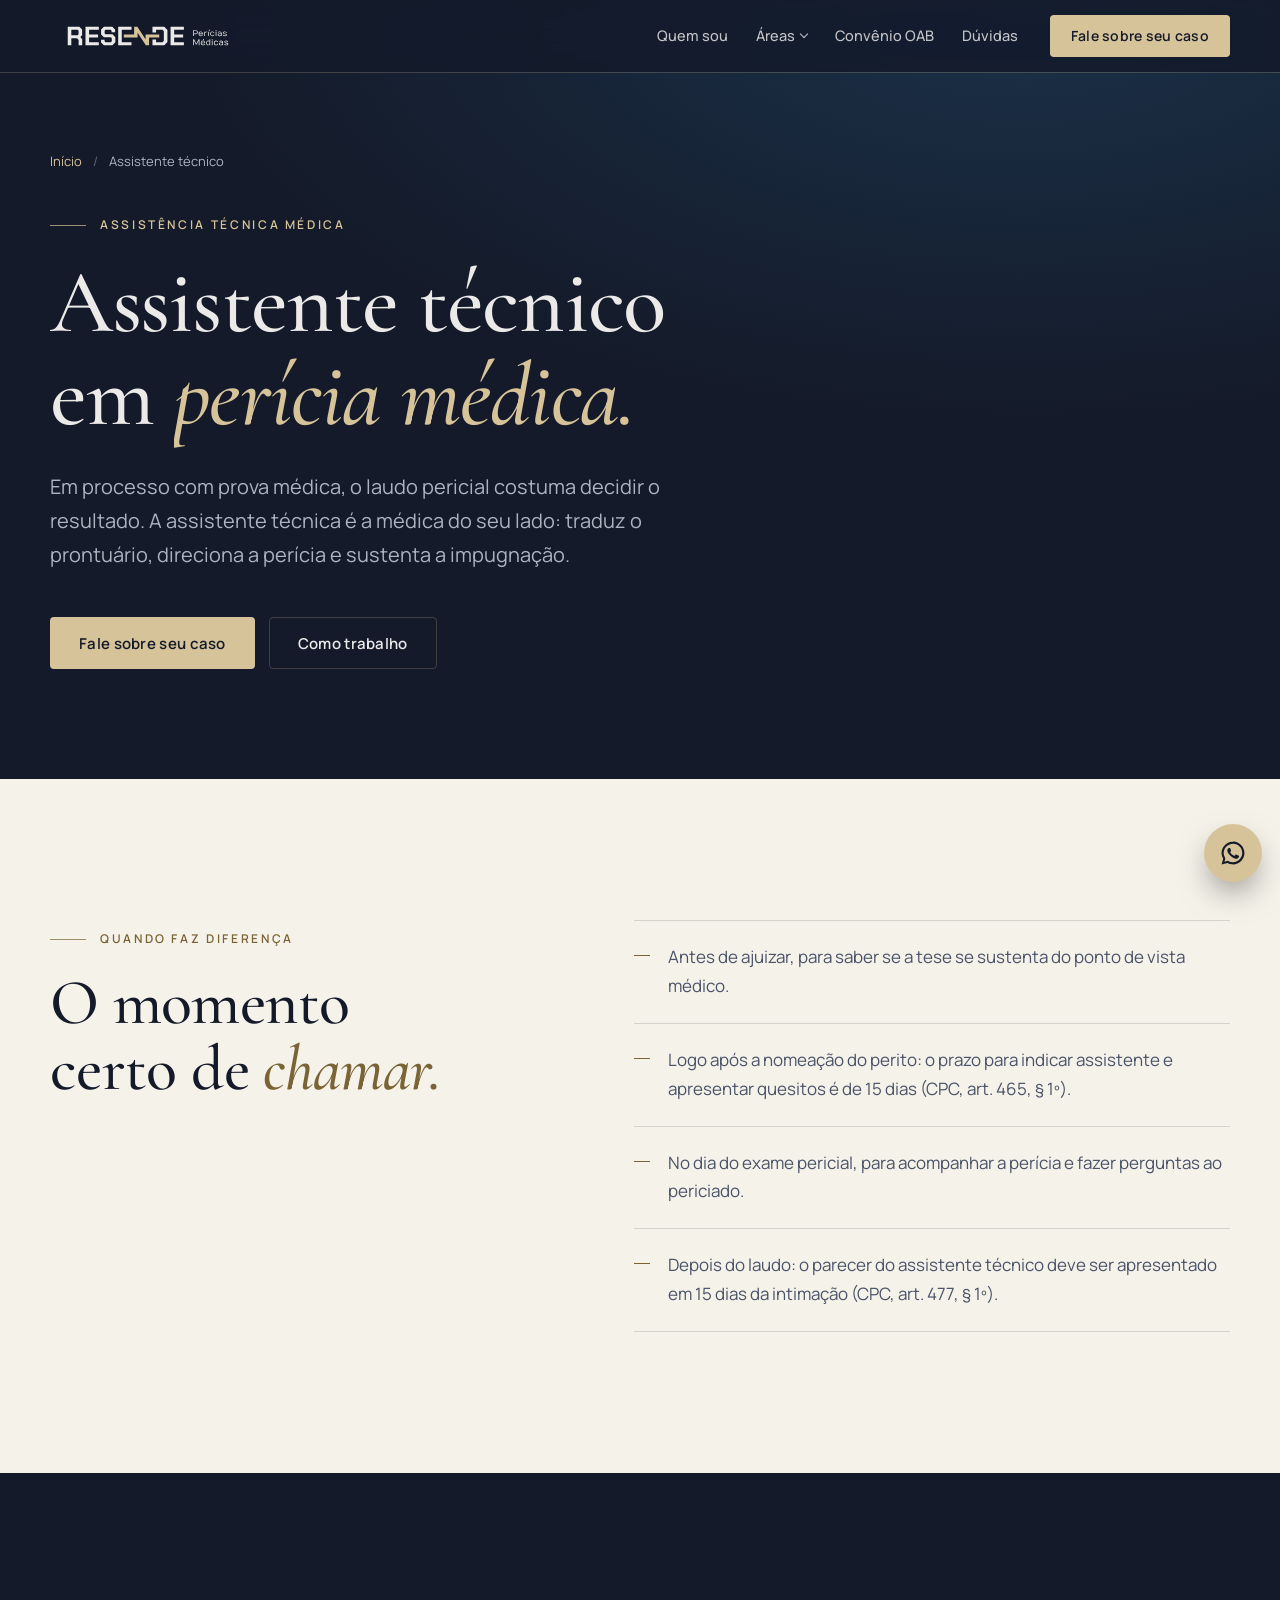
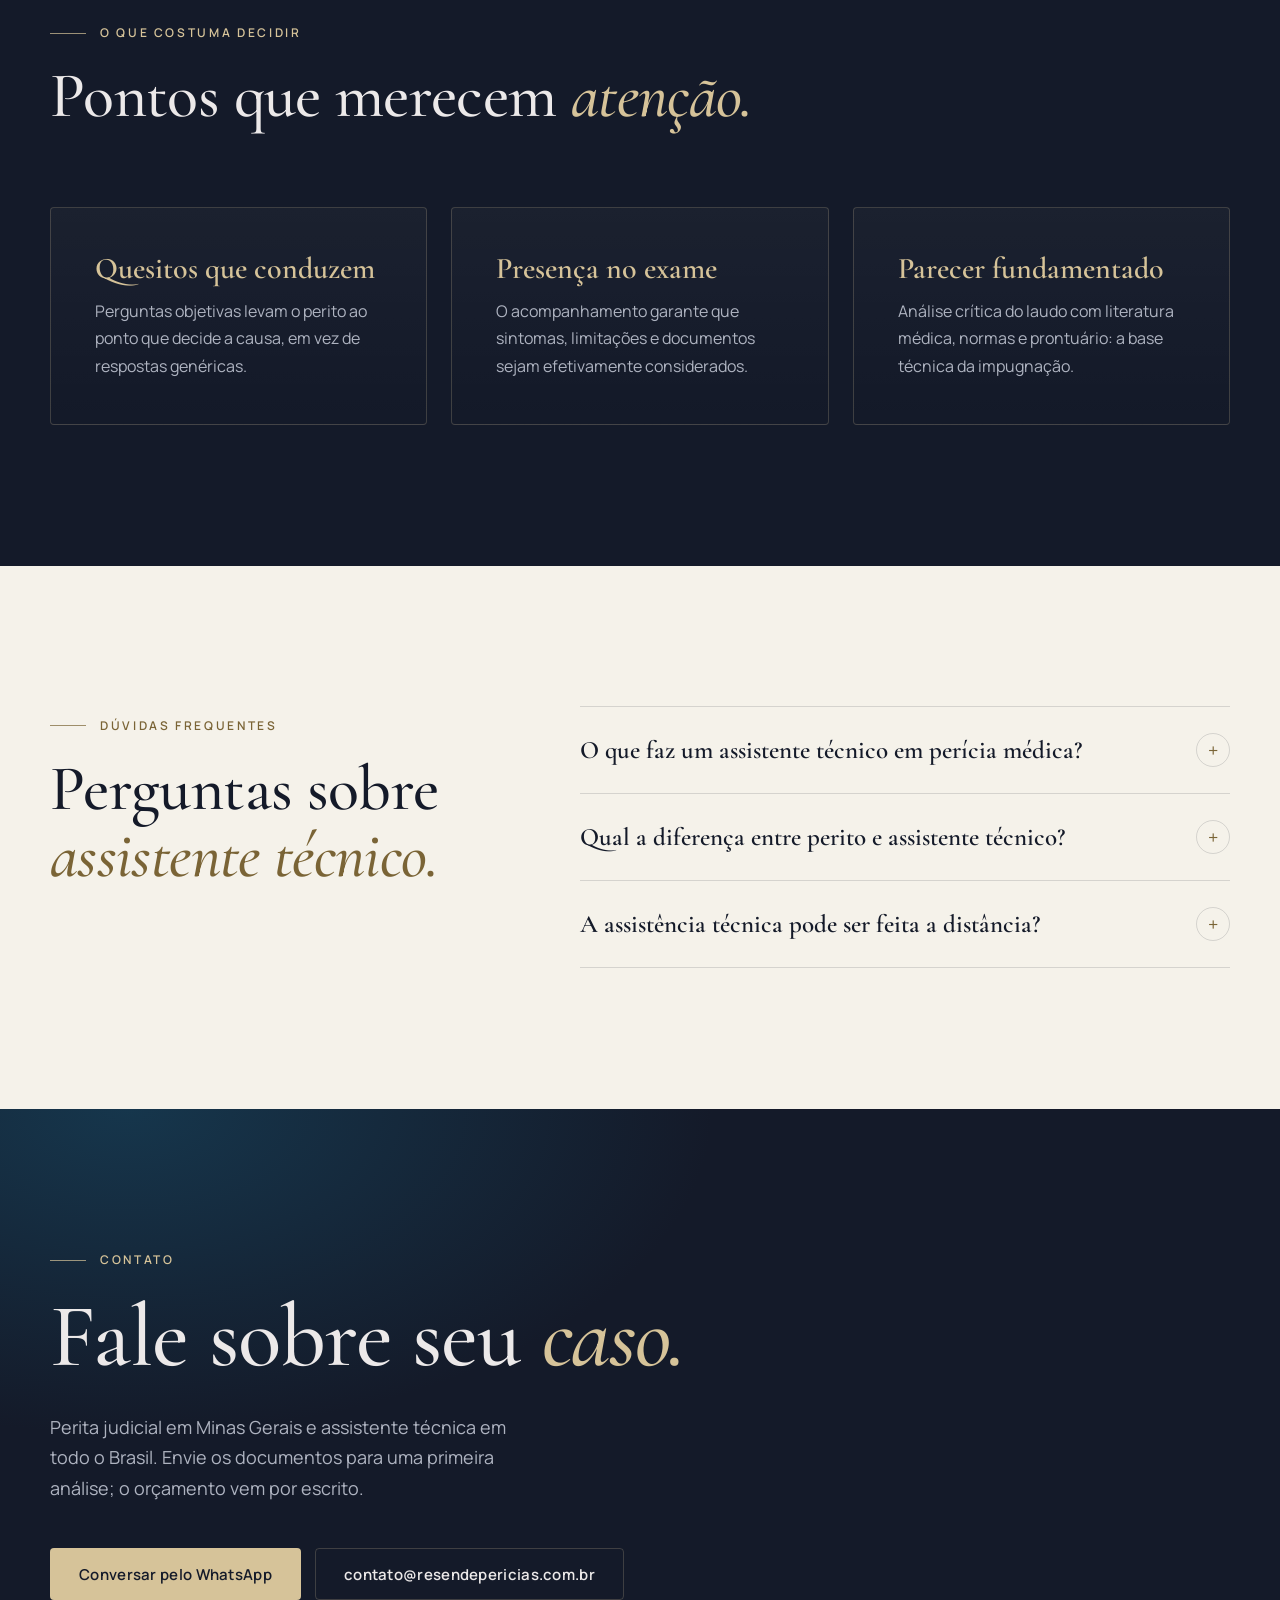
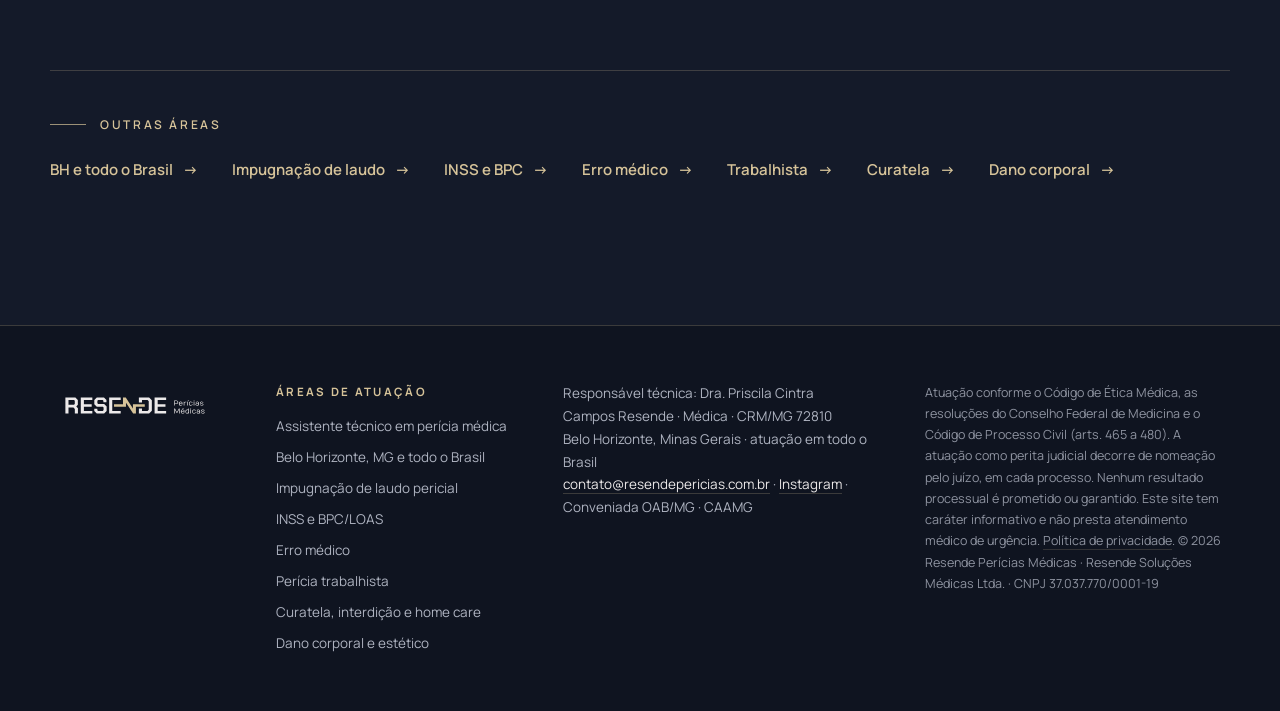
==== commit f982995e: "Página de BH evidencia atuação em todo o Brasil Co-Authored-By: Claude Opus 5.5 <noreply@anthropic.c" ====
--- a/assistente-tecnico-pericia-medica/index.html
+++ b/assistente-tecnico-pericia-medica/index.html
@@ -107,7 +107,7 @@
           <button class="topo__abrir" type="button" aria-haspopup="true">Áreas</button>
           <div class="topo__painel">
             <a href="/assistente-tecnico-pericia-medica/">Assistente técnico em perícia médica</a>
-            <a href="/pericia-medica-belo-horizonte/">Perícia médica em Belo Horizonte e MG</a>
+            <a href="/pericia-medica-belo-horizonte/">Belo Horizonte, MG e todo o Brasil</a>
             <a href="/impugnacao-laudo-pericial/">Impugnação de laudo pericial</a>
             <a href="/pericia-inss-bpc/">INSS e BPC/LOAS</a>
             <a href="/pericia-erro-medico/">Erro médico</a>
@@ -130,7 +130,7 @@
       <p class="menu-movel__titulo">Áreas</p>
       <div class="menu-movel__areas">
         <a href="/assistente-tecnico-pericia-medica/">Assistente técnico em perícia médica</a>
-        <a href="/pericia-medica-belo-horizonte/">Perícia médica em Belo Horizonte e MG</a>
+        <a href="/pericia-medica-belo-horizonte/">Belo Horizonte, MG e todo o Brasil</a>
         <a href="/impugnacao-laudo-pericial/">Impugnação de laudo pericial</a>
         <a href="/pericia-inss-bpc/">INSS e BPC/LOAS</a>
         <a href="/pericia-erro-medico/">Erro médico</a>
@@ -230,7 +230,7 @@
         <div class="area-outras revelar">
           <p class="sobretitulo">Outras áreas</p>
           <ul>
-          <li><a class="link-seta" href="/pericia-medica-belo-horizonte/">Belo Horizonte e MG</a></li>
+          <li><a class="link-seta" href="/pericia-medica-belo-horizonte/">BH e todo o Brasil</a></li>
           <li><a class="link-seta" href="/impugnacao-laudo-pericial/">Impugnação de laudo</a></li>
           <li><a class="link-seta" href="/pericia-inss-bpc/">INSS e BPC</a></li>
           <li><a class="link-seta" href="/pericia-erro-medico/">Erro médico</a></li>
@@ -250,7 +250,7 @@
         <p>Áreas de atuação</p>
         <ul>
           <li><a href="/assistente-tecnico-pericia-medica/">Assistente técnico em perícia médica</a></li>
-          <li><a href="/pericia-medica-belo-horizonte/">Perícia médica em Belo Horizonte e MG</a></li>
+          <li><a href="/pericia-medica-belo-horizonte/">Belo Horizonte, MG e todo o Brasil</a></li>
           <li><a href="/impugnacao-laudo-pericial/">Impugnação de laudo pericial</a></li>
           <li><a href="/pericia-inss-bpc/">INSS e BPC/LOAS</a></li>
           <li><a href="/pericia-erro-medico/">Erro médico</a></li>
